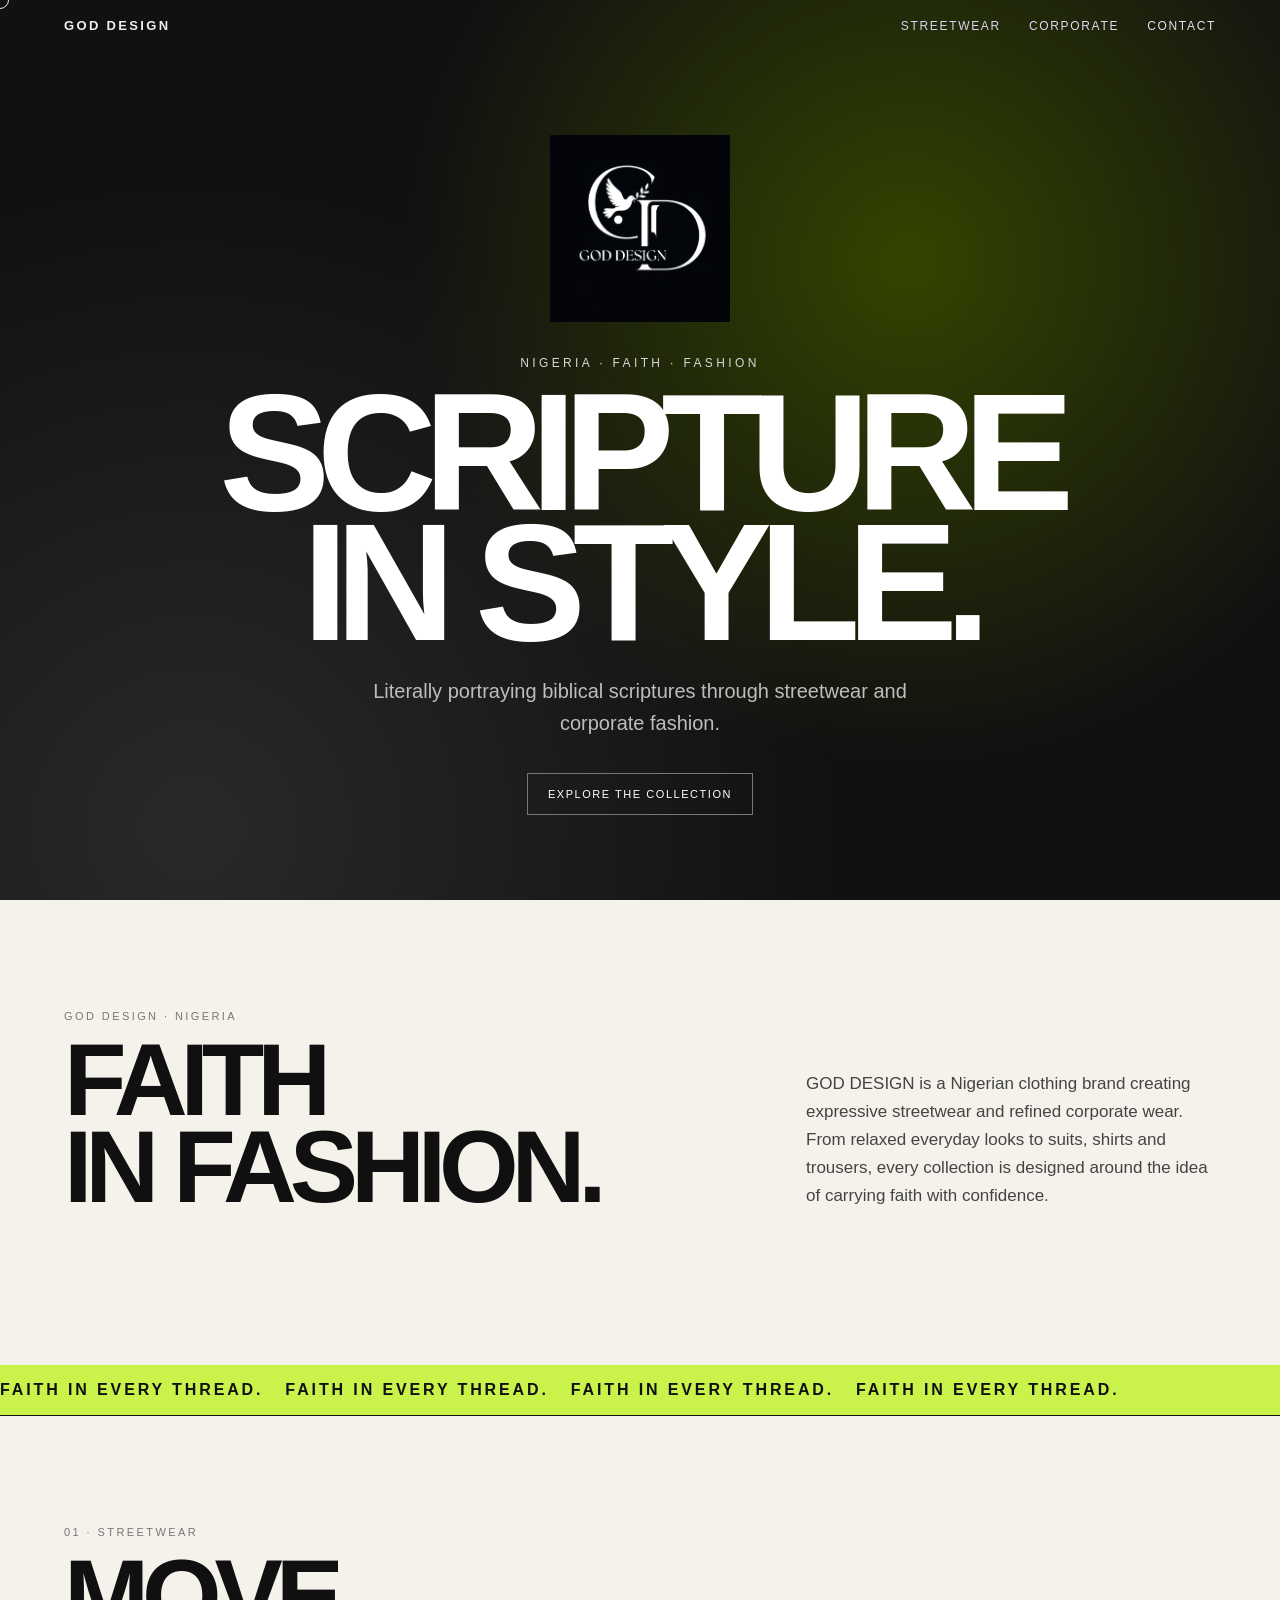
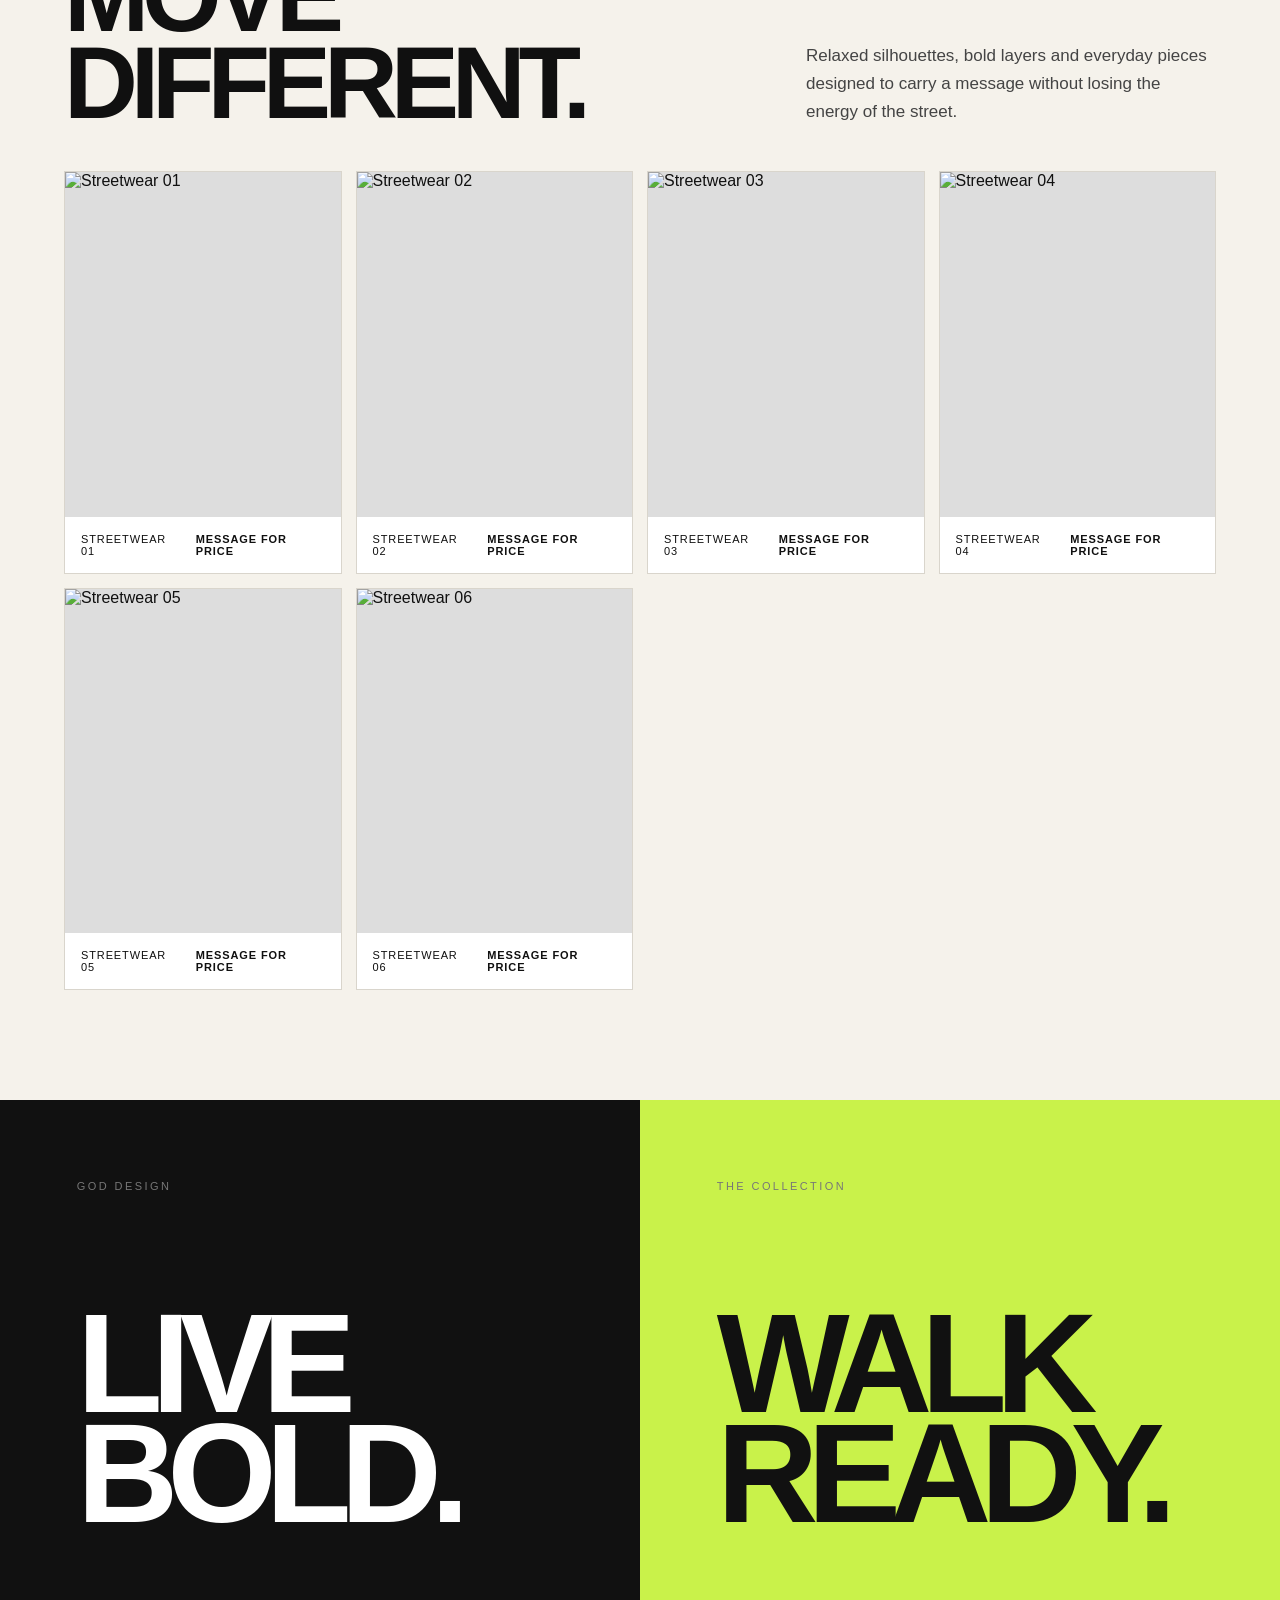
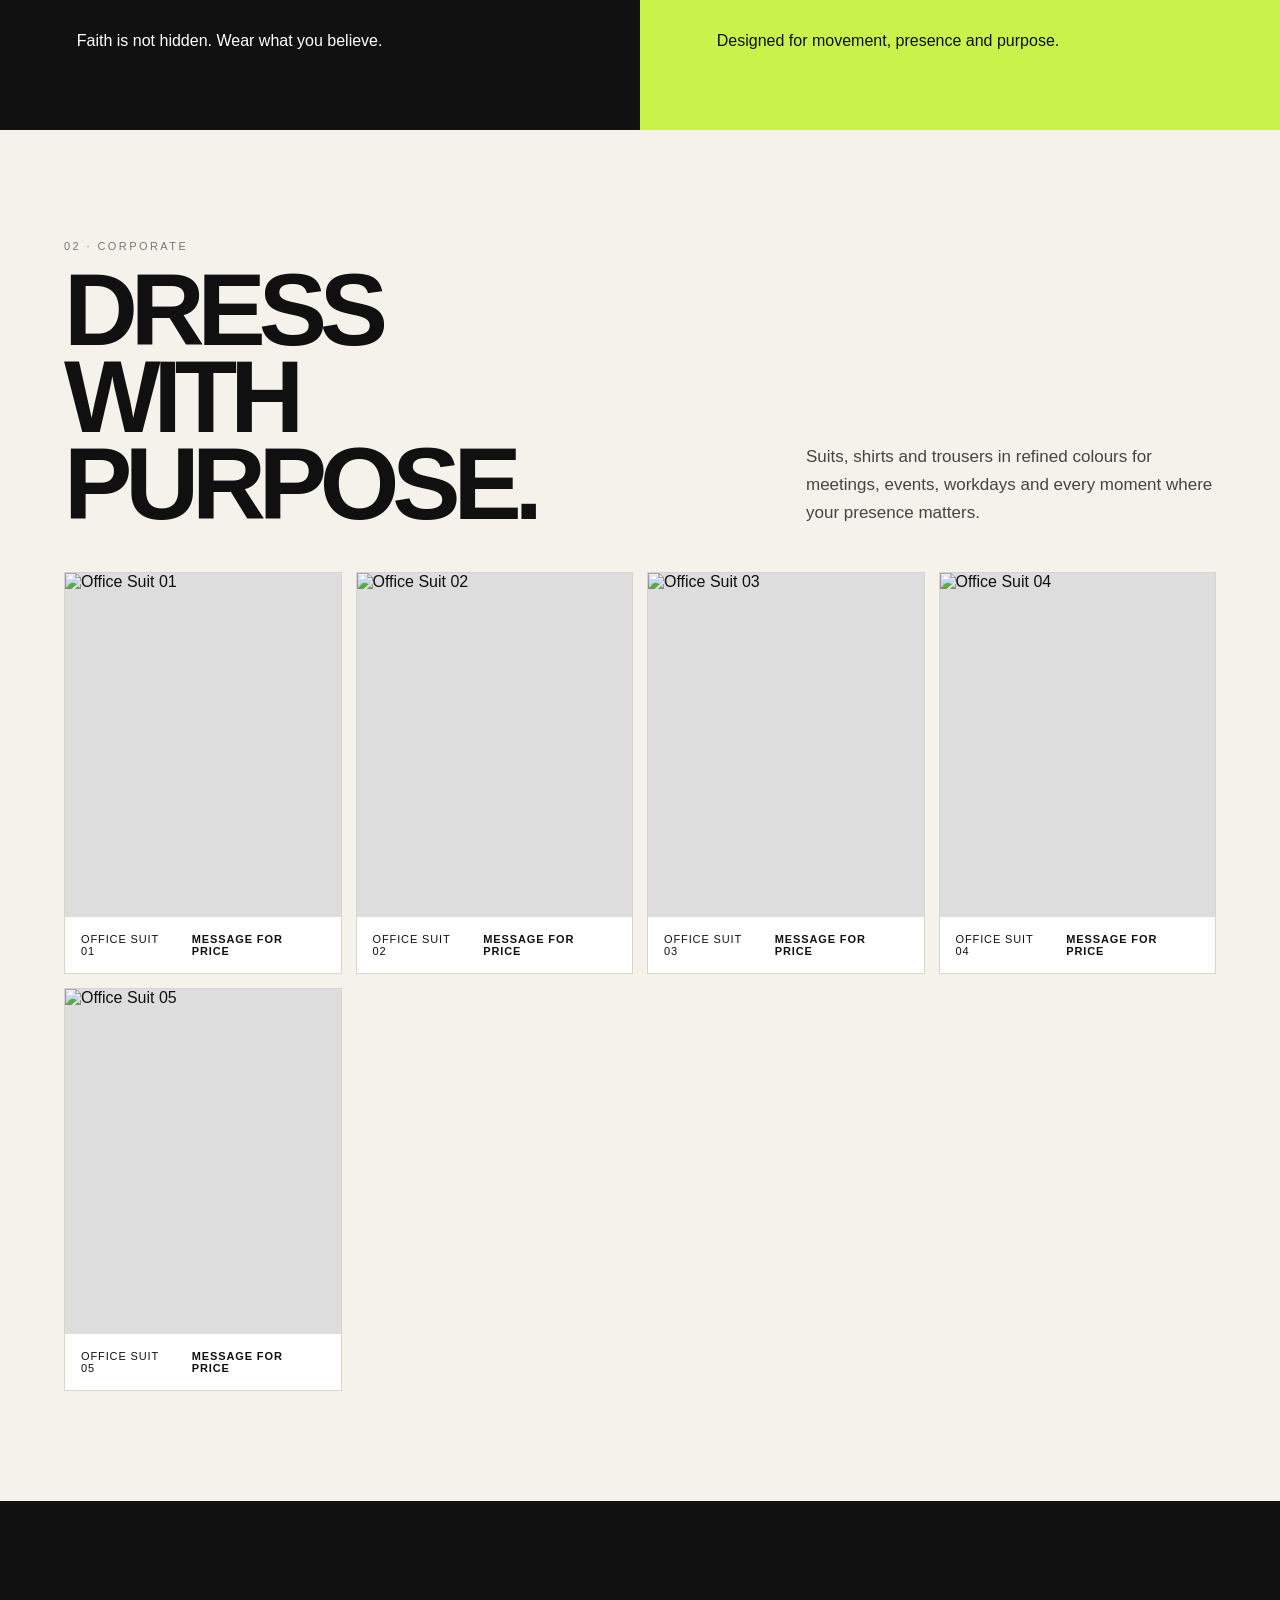
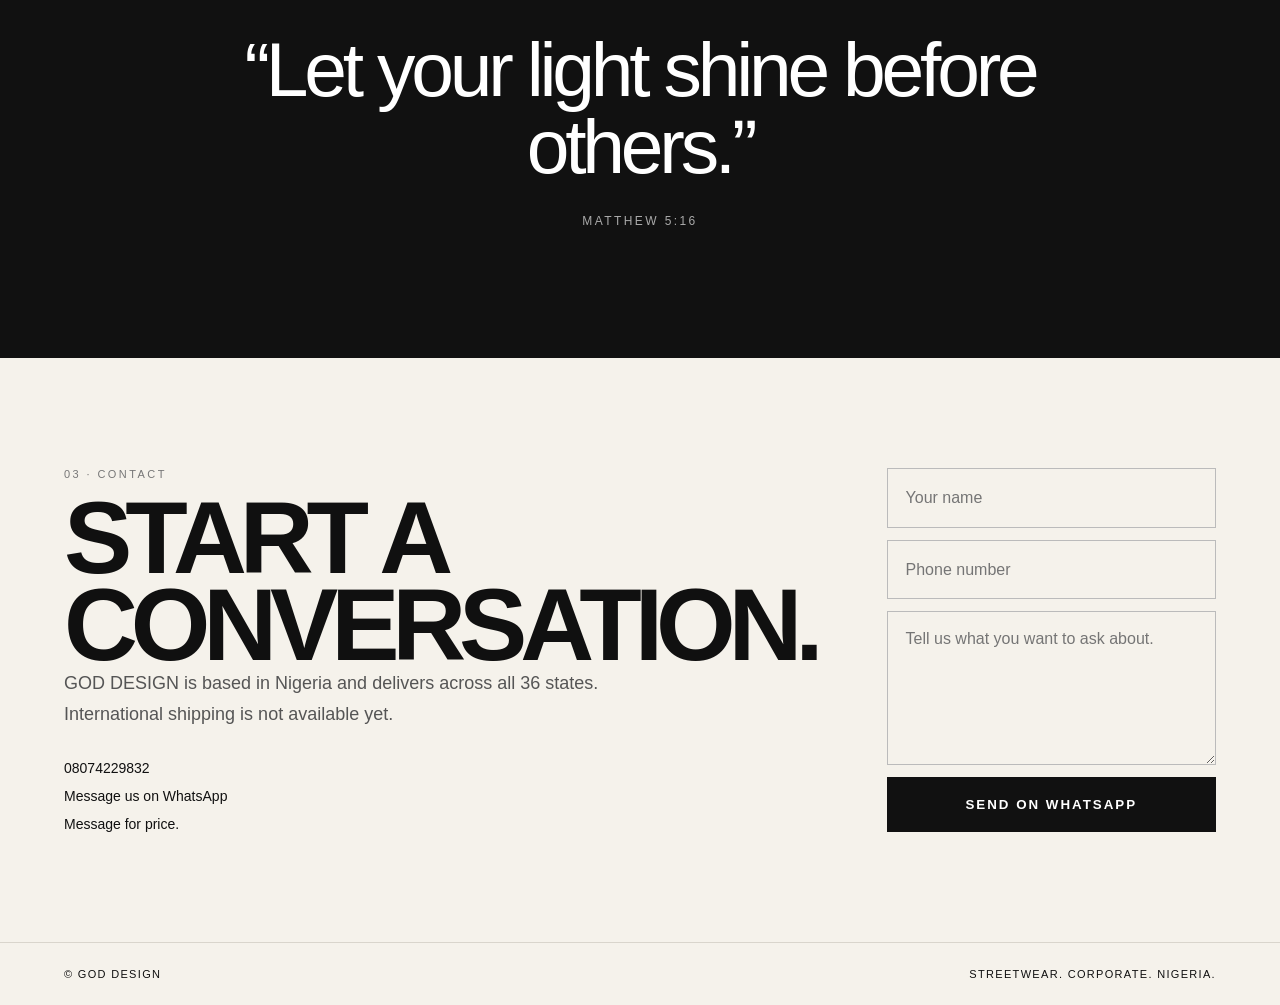
==== index.html @ 184bbf59 "Add files via upload" ====
<!doctype html>
<html lang="en">
<head>
<meta charset="utf-8">
<meta name="viewport" content="width=device-width,initial-scale=1">
<meta name="description" content="GOD DESIGN is a Nigerian fashion brand creating streetwear and corporate wear inspired by biblical scripture. Shop streetwear, suits, shirts and trousers. Message for price.">
<title>GOD DESIGN | Biblical Expression Through Fashion</title>
<style>
:root{--ink:#101010;--paper:#f5f2eb;--lime:#c9f24a;--muted:#777;--line:#d9d5cc}
*{box-sizing:border-box;margin:0;padding:0}
html{scroll-behavior:smooth}
body{font-family:Arial,Helvetica,sans-serif;background:var(--paper);color:var(--ink);overflow-x:hidden}
a{color:inherit;text-decoration:none}
nav{position:fixed;z-index:50;top:0;left:0;right:0;display:flex;align-items:center;justify-content:space-between;padding:18px 5vw;mix-blend-mode:difference;color:white}
.navlogo{font-weight:900;letter-spacing:.18em;font-size:13px}
.navlinks{display:flex;gap:28px;font-size:12px;text-transform:uppercase;letter-spacing:.14em}
.hero{min-height:100svh;display:grid;place-items:center;padding:120px 5vw 70px;position:relative;overflow:hidden;background:#111;color:white}
.hero:before{content:"";position:absolute;inset:-20%;background:radial-gradient(circle at 65% 35%,#334400 0,transparent 35%),radial-gradient(circle at 25% 80%,#292929 0,transparent 38%);animation:drift 12s ease-in-out infinite alternate}
@keyframes drift{to{transform:scale(1.08) translate3d(2%, -2%,0)}}
.hero-inner{position:relative;z-index:1;width:min(1200px,100%);text-align:center}
.logo{width:min(180px,42vw);height:auto;filter:invert(1);margin-bottom:30px;mix-blend-mode:screen}
.kicker{font-size:12px;text-transform:uppercase;letter-spacing:.28em;color:#d7d7d7;margin-bottom:18px}
h1{font-size:clamp(58px,13vw,190px);line-height:.78;letter-spacing:-.08em;text-transform:uppercase}
.hero p{max-width:620px;margin:28px auto 0;color:#bdbdbd;font-size:clamp(15px,2vw,20px);line-height:1.6}
.cta{display:inline-flex;margin-top:34px;border:1px solid #777;padding:14px 20px;text-transform:uppercase;letter-spacing:.14em;font-size:11px;transition:.35s}
.cta:hover{background:var(--lime);color:#111;border-color:var(--lime);transform:translateY(-3px)}
.marquee{overflow:hidden;background:var(--lime);color:#111;border-bottom:1px solid #111;white-space:nowrap}
.marquee-track{display:inline-block;padding:16px 0;font-weight:900;text-transform:uppercase;letter-spacing:.18em;animation:marquee 18s linear infinite}
@keyframes marquee{to{transform:translateX(-50%)}}
.section{padding:110px 5vw}
.section-head{display:flex;justify-content:space-between;gap:30px;align-items:end;margin-bottom:45px}
.eyebrow{font-size:11px;text-transform:uppercase;letter-spacing:.22em;color:var(--muted);margin-bottom:14px}
h2{font-size:clamp(44px,8vw,105px);letter-spacing:-.07em;line-height:.85;text-transform:uppercase}
.intro{max-width:410px;font-size:17px;line-height:1.65;color:#444}
.grid{display:grid;grid-template-columns:repeat(4,1fr);gap:14px}
.card{background:white;border:1px solid var(--line);overflow:hidden}
.photo{aspect-ratio:4/5;overflow:hidden;background:#ddd}
.photo img{width:100%;height:100%;object-fit:cover;display:block;transition:transform .8s cubic-bezier(.2,.8,.2,1),filter .5s}
.card:hover img{transform:scale(1.07);filter:saturate(1.08)}
.card-meta{display:flex;justify-content:space-between;gap:15px;padding:16px;font-size:11px;text-transform:uppercase;letter-spacing:.08em}
.card-meta strong{font-weight:700}
.split{display:grid;grid-template-columns:1fr 1fr;min-height:70vh}
.split > div{padding:80px 6vw;display:flex;flex-direction:column;justify-content:space-between}
.dark{background:#111;color:#fff}
.lime{background:var(--lime);color:#111}
.bigword{font-size:clamp(70px,11vw,170px);line-height:.78;letter-spacing:-.08em;font-weight:900;text-transform:uppercase}
.scripture{padding:130px 5vw;background:#111;color:white;text-align:center}
.scripture blockquote{font-size:clamp(34px,6vw,82px);line-height:1;letter-spacing:-.055em;max-width:1000px;margin:auto}
.scripture cite{display:block;margin-top:30px;font-style:normal;color:#aaa;font-size:12px;text-transform:uppercase;letter-spacing:.2em}
.contact{display:grid;grid-template-columns:1fr 1fr;gap:70px}
.contact-copy p{font-size:18px;line-height:1.7;color:#555;max-width:560px}
.contact-list{margin-top:30px;display:grid;gap:12px;font-size:14px}
form{display:grid;gap:12px}
input,textarea{width:100%;padding:18px;border:1px solid #bbb;background:transparent;font:inherit;outline:none}
textarea{min-height:150px;resize:vertical}
button{border:0;background:#111;color:#fff;padding:18px;text-transform:uppercase;letter-spacing:.15em;font-weight:800;cursor:pointer;transition:.3s}
button:hover{background:var(--lime);color:#111}
footer{padding:25px 5vw;border-top:1px solid var(--line);display:flex;justify-content:space-between;font-size:11px;text-transform:uppercase;letter-spacing:.12em}
.reveal{opacity:0;transform:translateY(35px);transition:opacity .8s ease,transform .8s ease}
.reveal.visible{opacity:1;transform:none}
.cursor{position:fixed;width:18px;height:18px;border:1px solid #fff;border-radius:50%;pointer-events:none;z-index:100;mix-blend-mode:difference;transform:translate(-50%,-50%);transition:width .2s,height .2s}
@media(max-width:1050px){.grid{grid-template-columns:repeat(3,1fr)}}
@media(max-width:800px){
 .navlinks{gap:12px;font-size:9px}
 .grid{grid-template-columns:1fr 1fr}
 .split,.contact{grid-template-columns:1fr}
 .split > div{min-height:48vh}
 .section{padding:80px 5vw}
 .section-head{display:block}
 .intro{margin-top:25px}
}
@media(max-width:520px){.grid{grid-template-columns:1fr}.navlinks a:nth-child(2){display:none}footer{display:block;line-height:2}}
</style>

<!-- GOD DESIGN SEO -->
<link rel="canonical" href="https://odeleyeemmanuel.github.io/god-design/">
<meta name="robots" content="index, follow, max-image-preview:large, max-snippet:-1, max-video-preview:-1">
<meta name="googlebot" content="index, follow, max-image-preview:large, max-snippet:-1, max-video-preview:-1">
<meta name="theme-color" content="#111111">
<meta name="author" content="GOD DESIGN">
<meta name="keywords" content="GOD DESIGN, Nigerian fashion brand, Nigerian streetwear, Nigerian corporate wear, streetwear Nigeria, suits Nigeria, shirts Nigeria, baggy jeans Nigeria, faith fashion, Christian fashion, biblical fashion, clothing brand Nigeria, fashion Ibadan, fashion Nigeria">
<meta property="og:type" content="website">
<meta property="og:site_name" content="GOD DESIGN">
<meta property="og:title" content="GOD DESIGN | Biblical Expression Through Fashion">
<meta property="og:description" content="GOD DESIGN creates streetwear and corporate fashion in Nigeria, portraying biblical scriptures through clothing.">
<meta property="og:url" content="https://odeleyeemmanuel.github.io/god-design/">
<meta property="og:image" content="https://odeleyeemmanuel.github.io/god-design/logo.jpg">
<meta property="og:image:alt" content="GOD DESIGN logo">
<meta name="twitter:card" content="summary_large_image">
<meta name="twitter:title" content="GOD DESIGN | Biblical Expression Through Fashion">
<meta name="twitter:description" content="Streetwear and corporate fashion from Nigeria, inspired by biblical scripture.">
<meta name="twitter:image" content="https://odeleyeemmanuel.github.io/god-design/logo.jpg">
<meta name="twitter:image:alt" content="GOD DESIGN logo">
<meta name="application-name" content="GOD DESIGN">
<meta name="apple-mobile-web-app-title" content="GOD DESIGN">
<link rel="sitemap" type="application/xml" title="Sitemap" href="https://odeleyeemmanuel.github.io/god-design/sitemap.xml">

<script type="application/ld+json">
{
  "@context": "https://schema.org",
  "@graph": [
    {
      "@type": "Organization",
      "@id": "https://odeleyeemmanuel.github.io/god-design/#organization",
      "name": "GOD DESIGN",
      "url": "https://odeleyeemmanuel.github.io/god-design/",
      "logo": "https://odeleyeemmanuel.github.io/god-design/logo.jpg",
      "description": "A Nigerian fashion brand portraying biblical scriptures through streetwear and corporate fashion.",
      "telephone": "+2348074229832",
      "sameAs": ["https://odeleyeemmanuel.github.io/"]
    },
    {
      "@type": "WebSite",
      "@id": "https://odeleyeemmanuel.github.io/god-design/#website",
      "url": "https://odeleyeemmanuel.github.io/god-design/",
      "name": "GOD DESIGN",
      "description": "Biblical expression through fashion. Streetwear and corporate wear from Nigeria.",
      "publisher": {"@id": "https://odeleyeemmanuel.github.io/god-design/#organization"}
    },
    {
      "@type": "ClothingStore",
      "@id": "https://odeleyeemmanuel.github.io/god-design/#store",
      "name": "GOD DESIGN",
      "url": "https://odeleyeemmanuel.github.io/god-design/",
      "description": "Streetwear and corporate clothing from Nigeria inspired by biblical scripture.",
      "telephone": "+2348074229832",
      "image": "https://odeleyeemmanuel.github.io/god-design/logo.jpg",
      "priceRange": "Message for price",
      "areaServed": {
        "@type": "Country",
        "name": "Nigeria"
      }
    }
  ]
}
</script>

<link rel="icon" href="favicon.svg" type="image/svg+xml">
</head>
<body>
<div class="cursor" id="cursor"></div>
<nav>
  <a class="navlogo" href="#top">GOD DESIGN</a>
  <div class="navlinks">
    <a href="#streetwear">Streetwear</a>
    <a href="#corporate">Corporate</a>
    <a href="#contact">Contact</a>
  </div>
</nav>

<header class="hero" id="top">
  <div class="hero-inner">
    <img class="logo" src="logo.jpg" alt="GOD DESIGN Nigerian fashion brand logo">
    <div class="kicker">Nigeria · Faith · Fashion</div>
    <h1>Scripture<br>in Style.</h1>
    <p>Literally portraying biblical scriptures through streetwear and corporate fashion.</p>
    <a class="cta" href="#streetwear">Explore the collection</a>
  </div>
</header>


<section class="section reveal" aria-label="About GOD DESIGN">
  <div class="section-head">
    <div><div class="eyebrow">GOD DESIGN · Nigeria</div><h2>Faith<br>in fashion.</h2></div>
    <p class="intro">GOD DESIGN is a Nigerian clothing brand creating expressive streetwear and refined corporate wear. From relaxed everyday looks to suits, shirts and trousers, every collection is designed around the idea of carrying faith with confidence.</p>
  </div>
</section>

<div class="marquee"><div class="marquee-track">Faith in every thread. &nbsp; Faith in every thread. &nbsp; Faith in every thread. &nbsp; Faith in every thread. &nbsp;</div></div>

<section class="section" id="streetwear">
  <div class="section-head">
    <div><div class="eyebrow">01 · Streetwear</div><h2>Move<br>Different.</h2></div>
    <p class="intro">Relaxed silhouettes, bold layers and everyday pieces designed to carry a message without losing the energy of the street.</p>
  </div>
  <div class="grid">
    
      <article class="card reveal">
        <div class="photo"><img src="https://images.unsplash.com/photo-1761167474127-1c6e596ecea6?auto=format&fit=crop&fm=jpg&q=82&w=1600" alt="Streetwear 01" loading="lazy" data-fallback="street_burgundy.jpg"></div>
        <div class="card-meta"><span>Streetwear 01</span><strong>Message for price</strong></div>
      </article>
      <article class="card reveal">
        <div class="photo"><img src="https://images.unsplash.com/photo-1576775068668-c147f14c36f7?auto=format&fit=crop&fm=jpg&q=82&w=1600" alt="Streetwear 02" loading="lazy" data-fallback="street_green.jpg"></div>
        <div class="card-meta"><span>Streetwear 02</span><strong>Message for price</strong></div>
      </article>
      <article class="card reveal">
        <div class="photo"><img src="https://images.unsplash.com/photo-1620442782469-4c33f8a39f44?auto=format&fit=crop&fm=jpg&q=82&w=1600" alt="Streetwear 03" loading="lazy" data-fallback="street_camo.jpg"></div>
        <div class="card-meta"><span>Streetwear 03</span><strong>Message for price</strong></div>
      </article>
      <article class="card reveal">
        <div class="photo"><img src="https://images.unsplash.com/photo-1761167474127-1c6e596ecea6?auto=format&fit=crop&fm=jpg&q=82&w=1600" alt="Streetwear 04" loading="lazy" data-fallback="street_brown.jpg"></div>
        <div class="card-meta"><span>Streetwear 04</span><strong>Message for price</strong></div>
      </article>
      <article class="card reveal">
        <div class="photo"><img src="https://images.unsplash.com/photo-1576775068668-c147f14c36f7?auto=format&fit=crop&fm=jpg&q=82&w=1600" alt="Streetwear 05" loading="lazy" data-fallback="street_black.jpg"></div>
        <div class="card-meta"><span>Streetwear 05</span><strong>Message for price</strong></div>
      </article>
      <article class="card reveal">
        <div class="photo"><img src="https://images.unsplash.com/photo-1620442782469-4c33f8a39f44?auto=format&fit=crop&fm=jpg&q=82&w=1600" alt="Streetwear 06" loading="lazy" data-fallback="street_white.jpg"></div>
        <div class="card-meta"><span>Streetwear 06</span><strong>Message for price</strong></div>
      </article>
  </div>
</section>

<section class="split">
  <div class="dark"><span class="eyebrow">GOD DESIGN</span><div class="bigword">Live<br>Bold.</div><p>Faith is not hidden. Wear what you believe.</p></div>
  <div class="lime"><span class="eyebrow">The collection</span><div class="bigword">Walk<br>Ready.</div><p>Designed for movement, presence and purpose.</p></div>
</section>

<section class="section" id="corporate">
  <div class="section-head">
    <div><div class="eyebrow">02 · Corporate</div><h2>Dress<br>with purpose.</h2></div>
    <p class="intro">Suits, shirts and trousers in refined colours for meetings, events, workdays and every moment where your presence matters.</p>
  </div>
  <div class="grid">
    
      <article class="card reveal">
        <div class="photo"><img src="https://images.unsplash.com/photo-1519085360753-af0119f7cbe7?auto=format&fit=crop&fm=jpg&q=88&w=1800" alt="Office Suit 01" loading="lazy" data-fallback="suit_green.jpg"></div>
        <div class="card-meta"><span>Office Suit 01</span><strong>Message for price</strong></div>
      </article>
      <article class="card reveal">
        <div class="photo"><img src="https://images.unsplash.com/photo-1677866140716-83167113abdb?auto=format&fit=crop&fm=jpg&q=82&w=1600" alt="Office Suit 02" loading="lazy" data-fallback="suit_navy.jpg"></div>
        <div class="card-meta"><span>Office Suit 02</span><strong>Message for price</strong></div>
      </article>
      <article class="card reveal">
        <div class="photo"><img src="https://images.unsplash.com/photo-1785099734804-776e07cb5cf3?auto=format&fit=crop&fm=jpg&q=82&w=1600" alt="Office Suit 03" loading="lazy" data-fallback="suit_brown.jpg"></div>
        <div class="card-meta"><span>Office Suit 03</span><strong>Message for price</strong></div>
      </article>
      <article class="card reveal">
        <div class="photo"><img src="https://images.unsplash.com/photo-1782789083007-27d93cb68a95?auto=format&fit=crop&fm=jpg&q=82&w=1600" alt="Office Suit 04" loading="lazy" data-fallback="suit_black.jpg"></div>
        <div class="card-meta"><span>Office Suit 04</span><strong>Message for price</strong></div>
      </article>
      <article class="card reveal">
        <div class="photo"><img src="https://images.unsplash.com/photo-1774850236254-f0aa024ca20c?auto=format&fit=crop&fm=jpg&q=82&w=1600" alt="Office Suit 05" loading="lazy" data-fallback="shirt_blue.jpg"></div>
        <div class="card-meta"><span>Office Suit 05</span><strong>Message for price</strong></div>
      </article>
  </div>
</section>

<section class="scripture">
  <blockquote>“Let your light shine before others.”</blockquote>
  <cite>Matthew 5:16</cite>
</section>

<section class="section contact" id="contact">
  <div class="contact-copy">
    <div class="eyebrow">03 · Contact</div>
    <h2>Start a conversation.</h2>
    <p>GOD DESIGN is based in Nigeria and delivers across all 36 states. International shipping is not available yet.</p>
    <div class="contact-list">
      <a href="tel:08074229832">08074229832</a>
      <a href="https://wa.me/2348074229832" target="_blank" rel="noopener">Message us on WhatsApp</a>
      <span>Message for price.</span>
    </div>
  </div>
  <form id="contactForm">
    <input id="name" placeholder="Your name" required>
    <input id="phone" placeholder="Phone number" required>
    <textarea id="message" placeholder="Tell us what you want to ask about." required></textarea>
    <button type="submit">Send on WhatsApp</button>
  </form>
</section>

<footer>
  <span>© GOD DESIGN</span>
  <span>Streetwear. Corporate. Nigeria.</span>
</footer>

<script>
const cursor=document.getElementById('cursor');
window.addEventListener('pointermove',e=>{cursor.style.left=e.clientX+'px';cursor.style.top=e.clientY+'px'});
const io=new IntersectionObserver(entries=>entries.forEach(e=>{if(e.isIntersecting)e.target.classList.add('visible')}),{threshold:.12});
document.querySelectorAll('.reveal').forEach(el=>io.observe(el));

document.querySelectorAll('img[data-fallback]').forEach(img=>{
  img.addEventListener('error',()=>{img.src=img.dataset.fallback},{once:true});
});

document.getElementById('contactForm').addEventListener('submit',e=>{
  e.preventDefault();
  const name=document.getElementById('name').value.trim();
  const phone=document.getElementById('phone').value.trim();
  const message=document.getElementById('message').value.trim();
  const text=`Hello GOD DESIGN. My name is ${name}. My phone number is ${phone}. ${message}`;
  window.open('https://wa.me/2348074229832?text='+encodeURIComponent(text),'_blank');
});
</script>
</body>
</html>
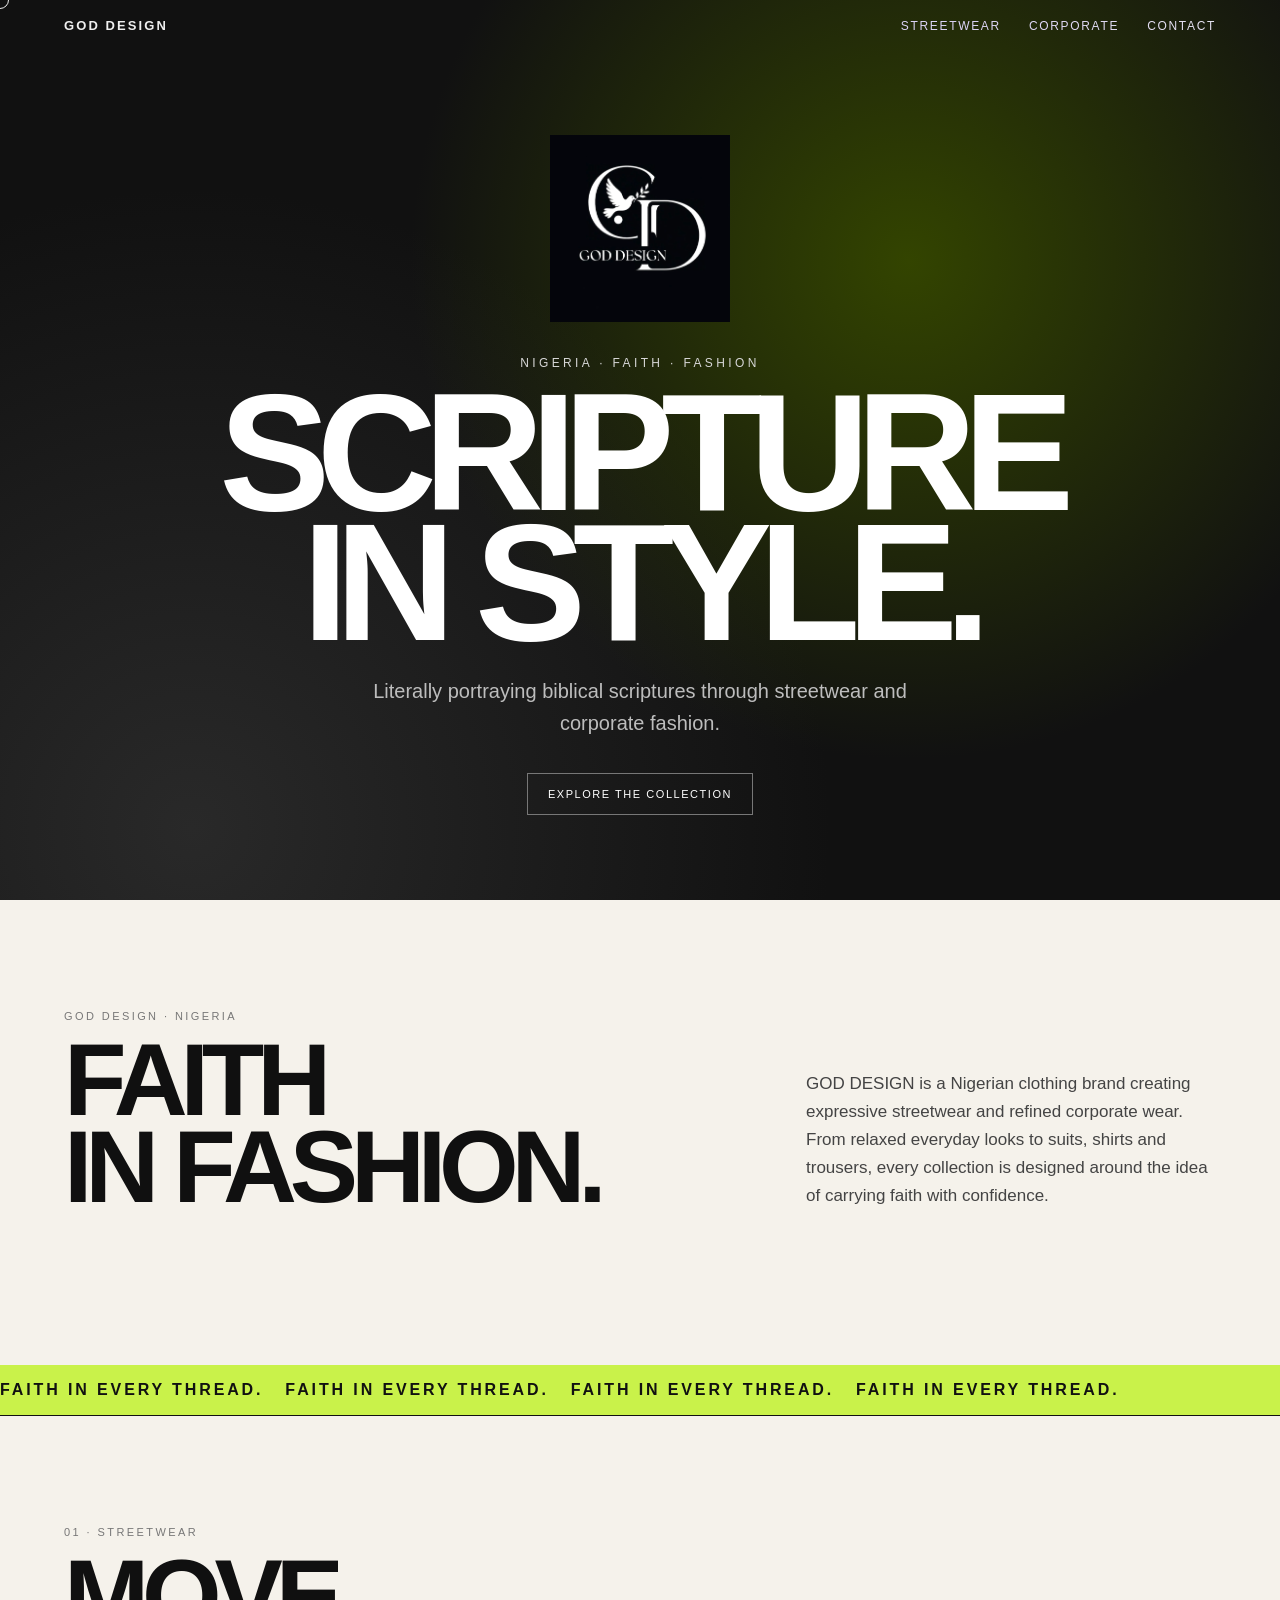
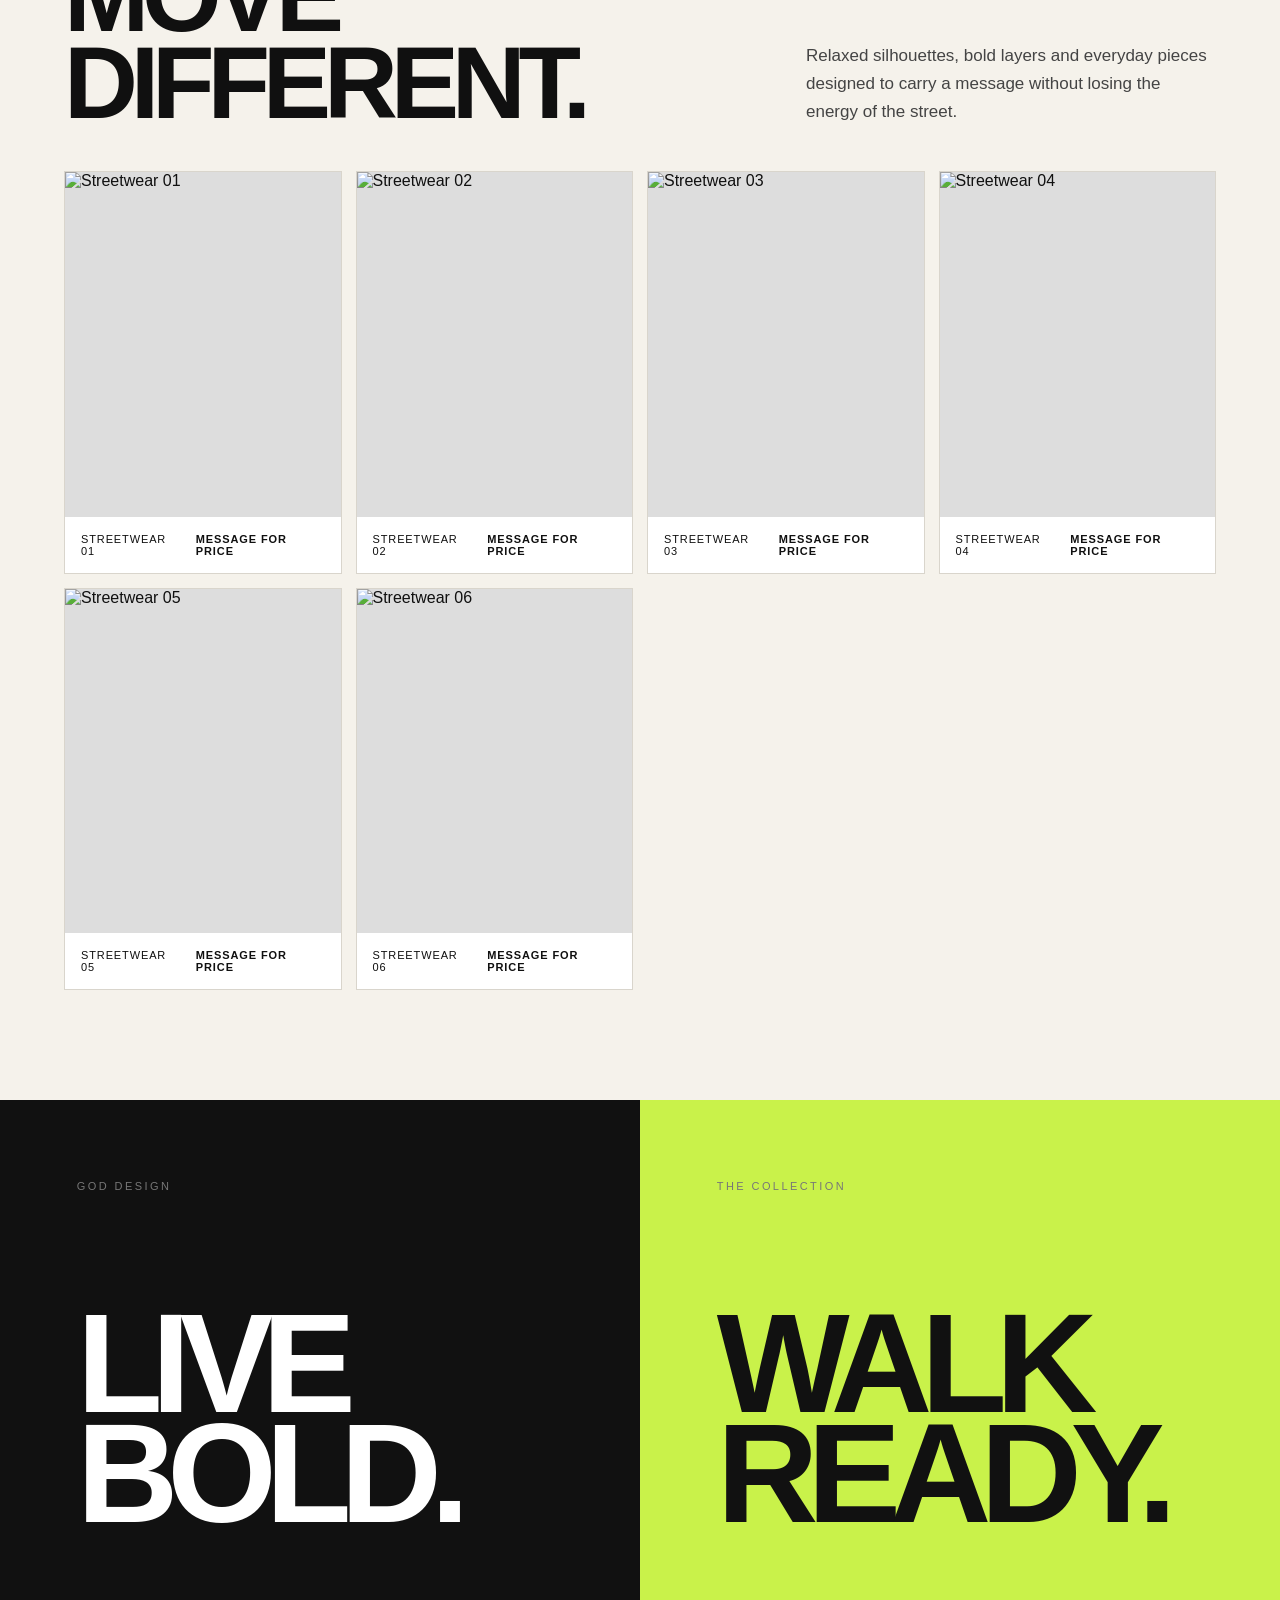
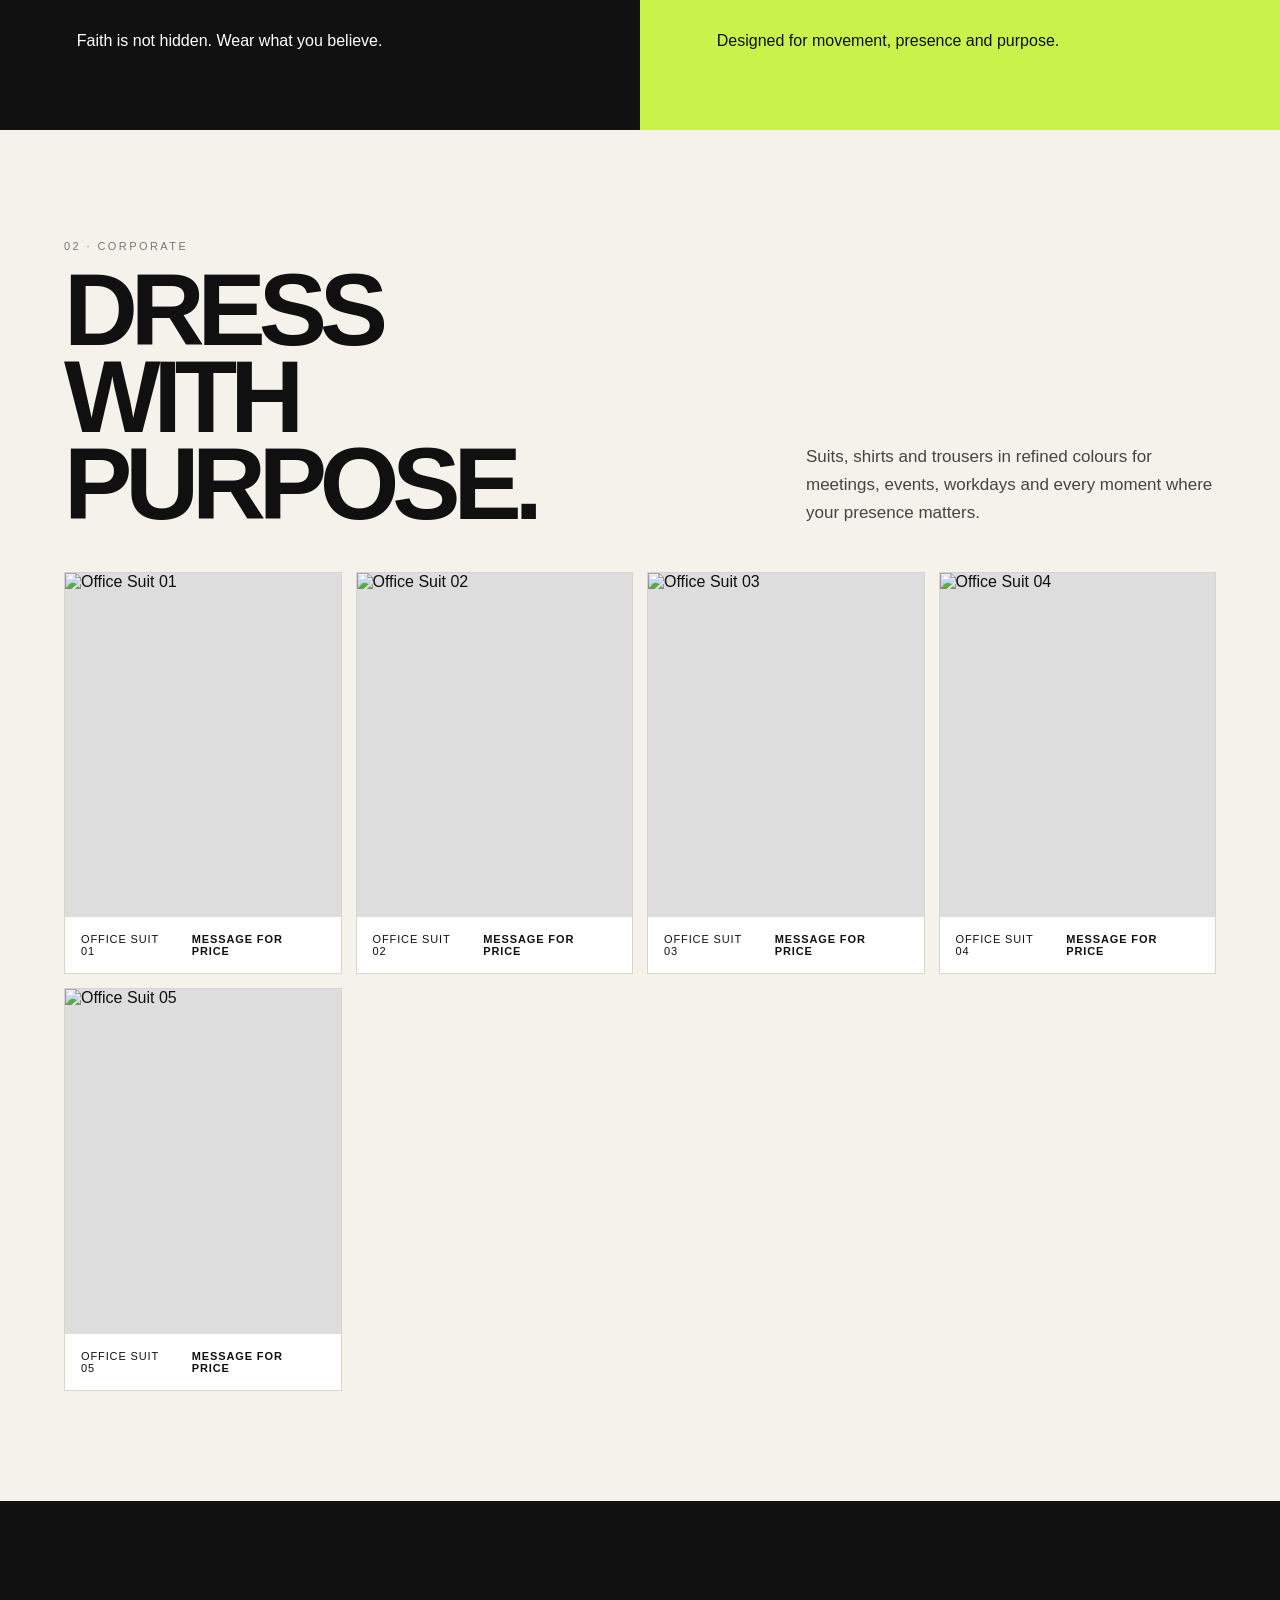
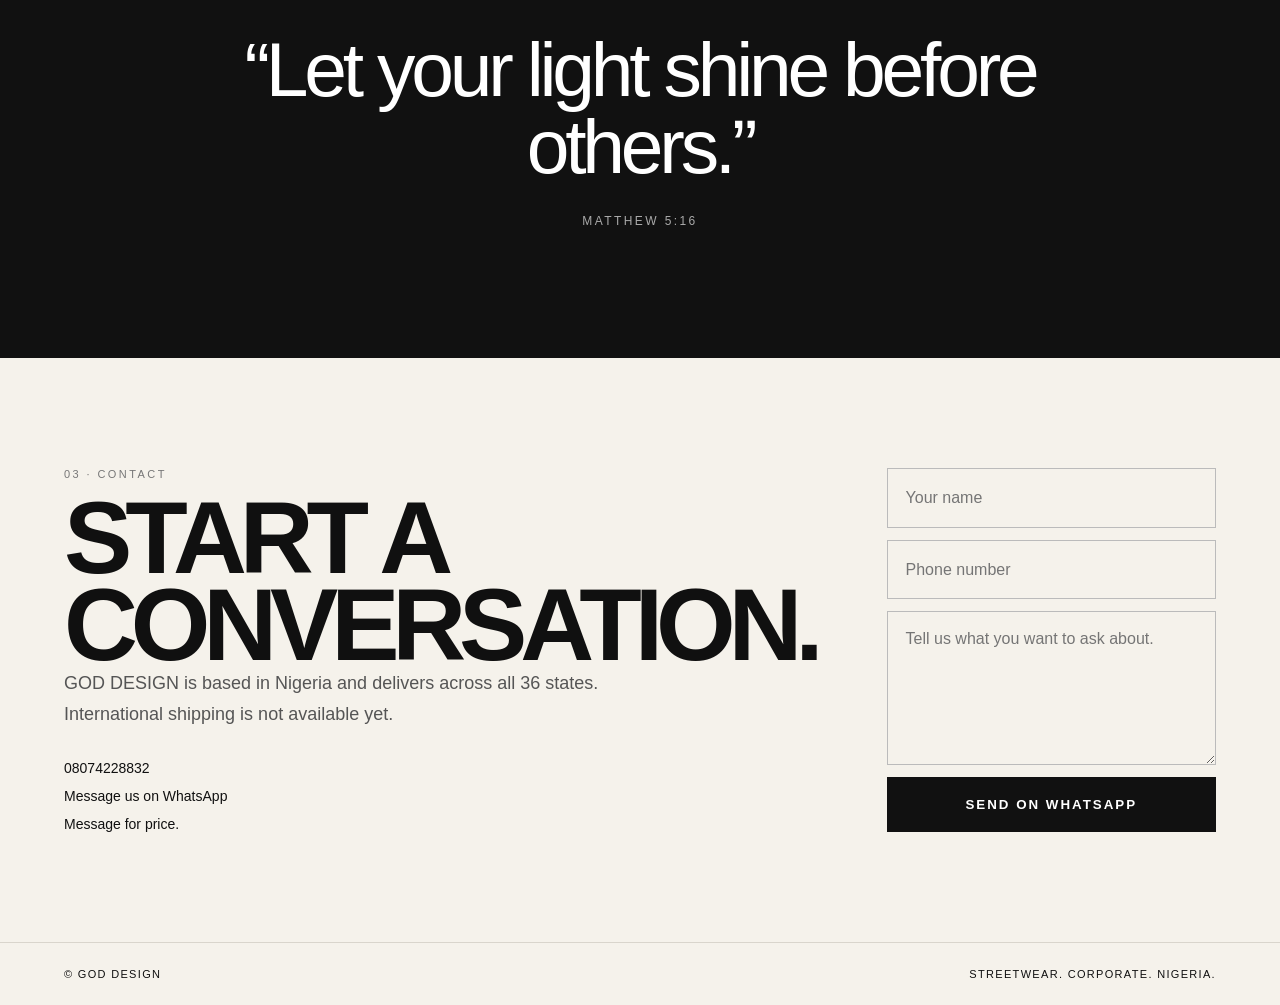
==== commit 5368ae81: "Update index.html" ====
--- a/index.html
+++ b/index.html
@@ -2,6 +2,7 @@
 <html lang="en">
 <head>
 <meta charset="utf-8">
+ <meta name="google-site-verification" content="WUNO2WIWFgb0p0FfbCK1lSvTIasImNnyzT43g4covNY" />
 <meta name="viewport" content="width=device-width,initial-scale=1">
 <meta name="description" content="GOD DESIGN is a Nigerian fashion brand creating streetwear and corporate wear inspired by biblical scripture. Shop streetwear, suits, shirts and trousers. Message for price.">
 <title>GOD DESIGN | Biblical Expression Through Fashion</title>
@@ -9,11 +10,13 @@
 :root{--ink:#101010;--paper:#f5f2eb;--lime:#c9f24a;--muted:#777;--line:#d9d5cc}
 *{box-sizing:border-box;margin:0;padding:0}
 html{scroll-behavior:smooth}
-body{font-family:Arial,Helvetica,sans-serif;background:var(--paper);color:var(--ink);overflow-x:hidden}
+body{font-family:Arial,Helvetica,sans-serif;background:var(--paper);color:var(--ink);overflow-x:hidden;width:100%;min-width:0}
 a{color:inherit;text-decoration:none}
 nav{position:fixed;z-index:50;top:0;left:0;right:0;display:flex;align-items:center;justify-content:space-between;padding:18px 5vw;mix-blend-mode:difference;color:white}
-.navlogo{font-weight:900;letter-spacing:.18em;font-size:13px}
-.navlinks{display:flex;gap:28px;font-size:12px;text-transform:uppercase;letter-spacing:.14em}
+.navlogo{font-weight:900;letter-spacing:.16em;font-size:13px;flex:0 0 auto;white-space:nowrap}
+.navlinks{display:flex;align-items:center;justify-content:flex-end;gap:28px;font-size:12px;text-transform:uppercase;letter-spacing:.14em;min-width:0;max-width:calc(100vw - 150px);overflow-x:auto;overflow-y:hidden;white-space:nowrap;scrollbar-width:none;flex:0 1 auto}
+.navlinks::-webkit-scrollbar{display:none}
+.navlinks a{flex:0 0 auto}
 .hero{min-height:100svh;display:grid;place-items:center;padding:120px 5vw 70px;position:relative;overflow:hidden;background:#111;color:white}
 .hero:before{content:"";position:absolute;inset:-20%;background:radial-gradient(circle at 65% 35%,#334400 0,transparent 35%),radial-gradient(circle at 25% 80%,#292929 0,transparent 38%);animation:drift 12s ease-in-out infinite alternate}
 @keyframes drift{to{transform:scale(1.08) translate3d(2%, -2%,0)}}
@@ -60,8 +63,11 @@
 .reveal.visible{opacity:1;transform:none}
 .cursor{position:fixed;width:18px;height:18px;border:1px solid #fff;border-radius:50%;pointer-events:none;z-index:100;mix-blend-mode:difference;transform:translate(-50%,-50%);transition:width .2s,height .2s}
 @media(max-width:1050px){.grid{grid-template-columns:repeat(3,1fr)}}
+@media(max-width:1050px){.grid{grid-template-columns:repeat(2,1fr)}}
 @media(max-width:800px){
- .navlinks{gap:12px;font-size:9px}
+ nav{padding:15px 4vw}
+ .navlogo{font-size:11px;letter-spacing:.13em}
+ .navlinks{gap:11px;font-size:8px;letter-spacing:.11em;max-width:calc(100vw - 105px);justify-content:flex-start}
  .grid{grid-template-columns:1fr 1fr}
  .split,.contact{grid-template-columns:1fr}
  .split > div{min-height:48vh}
@@ -69,11 +75,13 @@
  .section-head{display:block}
  .intro{margin-top:25px}
 }
-@media(max-width:520px){.grid{grid-template-columns:1fr}.navlinks a:nth-child(2){display:none}footer{display:block;line-height:2}}
+@media(max-width:520px){.grid{grid-template-columns:1fr}.navlogo{font-size:10px}.navlinks{font-size:7.5px;gap:10px;max-width:calc(100vw - 92px)}footer{display:block;line-height:2}}
 </style>
 
 <!-- GOD DESIGN SEO -->
 <link rel="canonical" href="https://odeleyeemmanuel.github.io/god-design/">
+<meta name="robots" content="index, follow">
+<meta name="google-site-verification" content="WUNO2WIWFgb0p0FfbCK1lSvTIasImNnyzT43g4covNY">
 <meta name="robots" content="index, follow, max-image-preview:large, max-snippet:-1, max-video-preview:-1">
 <meta name="googlebot" content="index, follow, max-image-preview:large, max-snippet:-1, max-video-preview:-1">
 <meta name="theme-color" content="#111111">
@@ -95,6 +103,7 @@
 <meta name="apple-mobile-web-app-title" content="GOD DESIGN">
 <link rel="sitemap" type="application/xml" title="Sitemap" href="https://odeleyeemmanuel.github.io/god-design/sitemap.xml">
 
+ 
 <script type="application/ld+json">
 {
   "@context": "https://schema.org",
@@ -106,7 +115,7 @@
       "url": "https://odeleyeemmanuel.github.io/god-design/",
       "logo": "https://odeleyeemmanuel.github.io/god-design/logo.jpg",
       "description": "A Nigerian fashion brand portraying biblical scriptures through streetwear and corporate fashion.",
-      "telephone": "+2348074229832",
+      "telephone": "+2348074228832",
       "sameAs": ["https://odeleyeemmanuel.github.io/"]
     },
     {
@@ -123,7 +132,7 @@
       "name": "GOD DESIGN",
       "url": "https://odeleyeemmanuel.github.io/god-design/",
       "description": "Streetwear and corporate clothing from Nigeria inspired by biblical scripture.",
-      "telephone": "+2348074229832",
+      "telephone": "+2348074228832",
       "image": "https://odeleyeemmanuel.github.io/god-design/logo.jpg",
       "priceRange": "Message for price",
       "areaServed": {
@@ -248,7 +257,7 @@
     <h2>Start a conversation.</h2>
     <p>GOD DESIGN is based in Nigeria and delivers across all 36 states. International shipping is not available yet.</p>
     <div class="contact-list">
-      <a href="tel:08074229832">08074229832</a>
+      <a href="tel:08074228832">08074228832</a>
       <a href="https://wa.me/2348074229832" target="_blank" rel="noopener">Message us on WhatsApp</a>
       <span>Message for price.</span>
     </div>
@@ -282,7 +291,7 @@
   const phone=document.getElementById('phone').value.trim();
   const message=document.getElementById('message').value.trim();
   const text=`Hello GOD DESIGN. My name is ${name}. My phone number is ${phone}. ${message}`;
-  window.open('https://wa.me/2348074229832?text='+encodeURIComponent(text),'_blank');
+  window.open('https://wa.me/2348074228832?text='+encodeURIComponent(text),'_blank');
 });
 </script>
 </body>
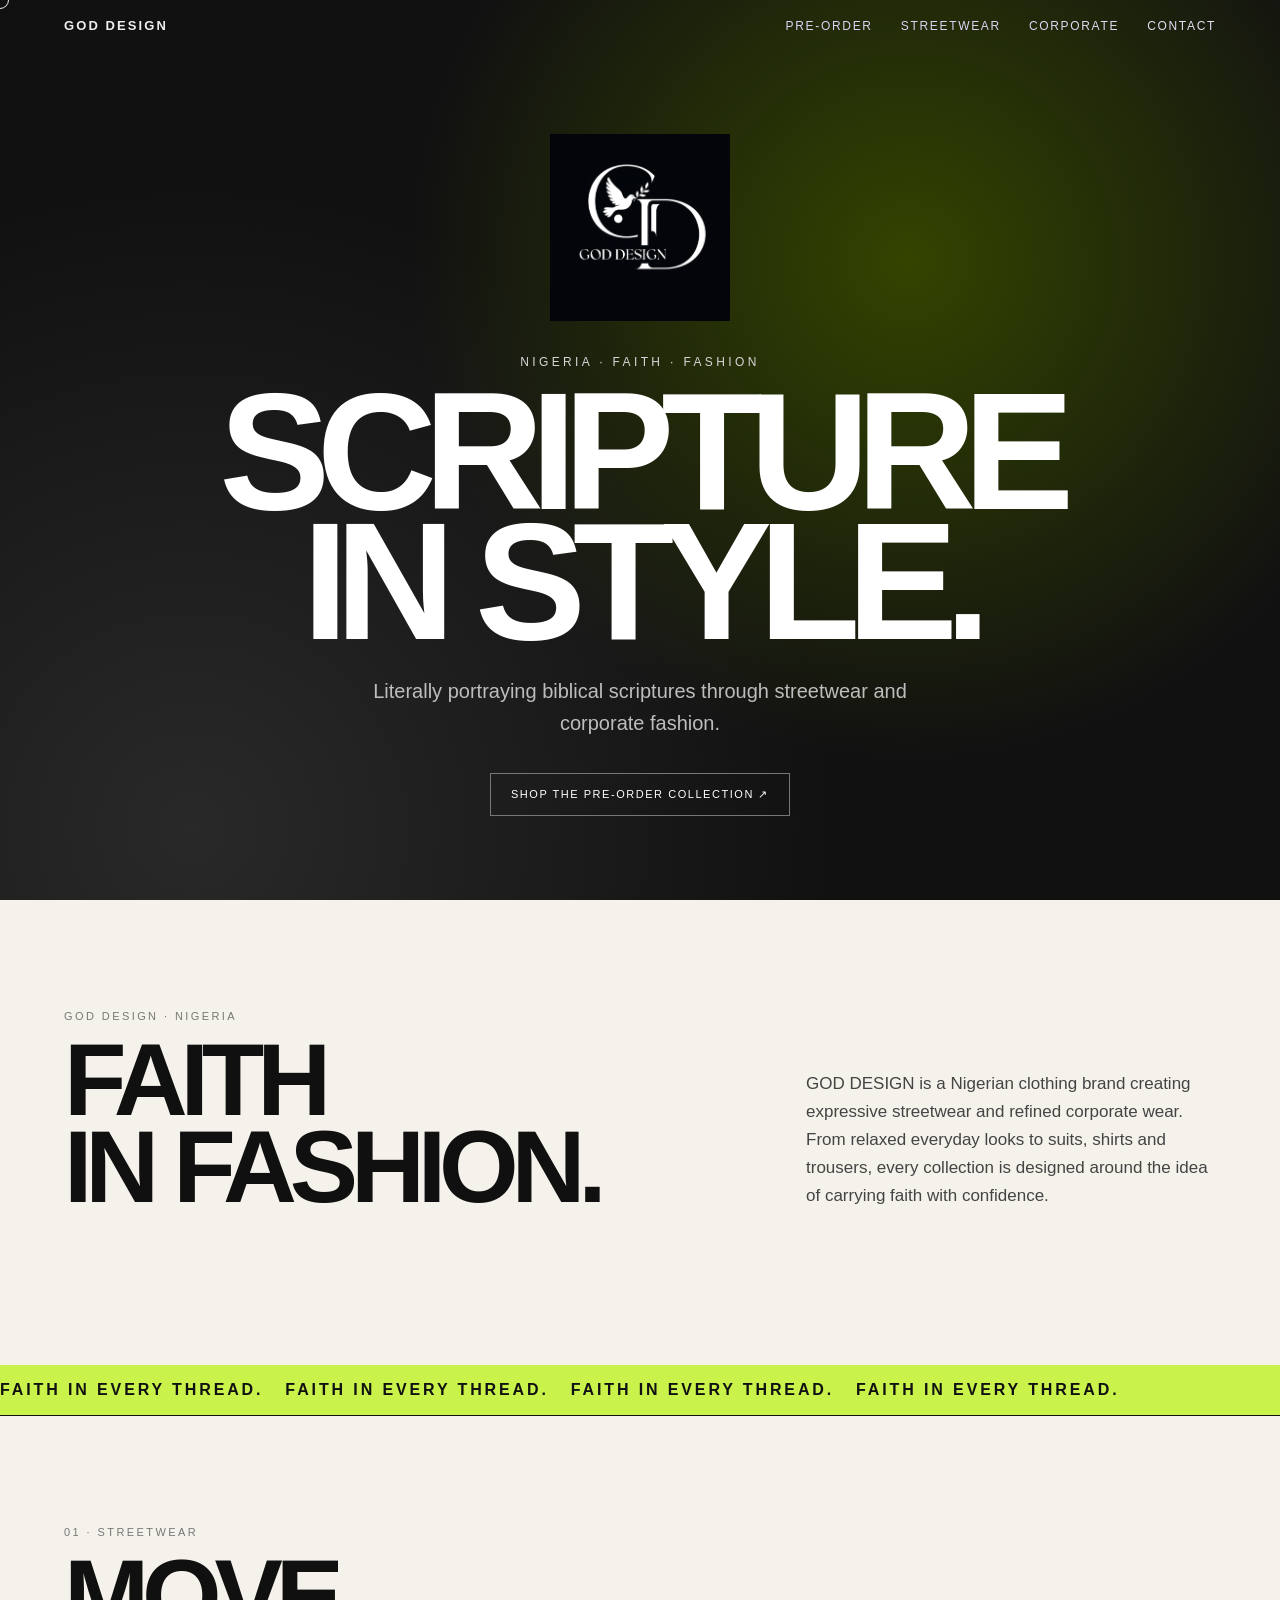
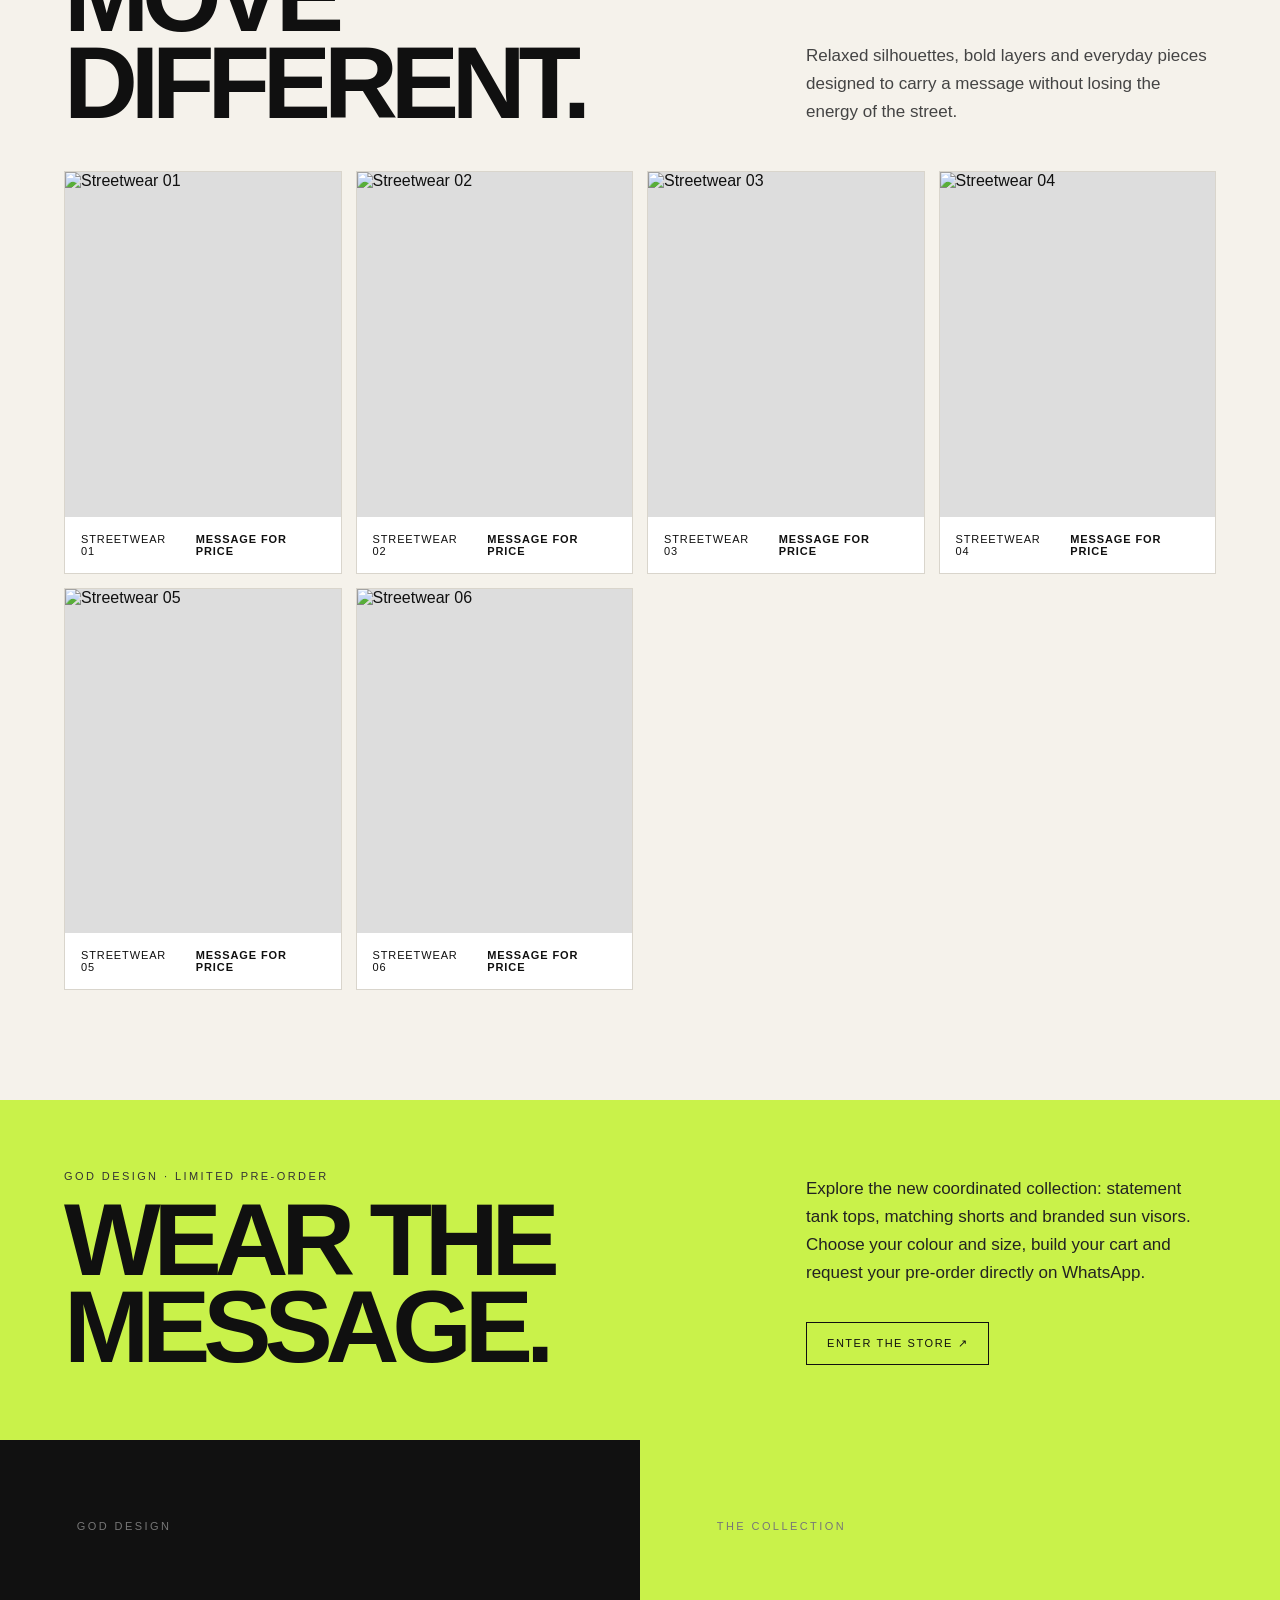
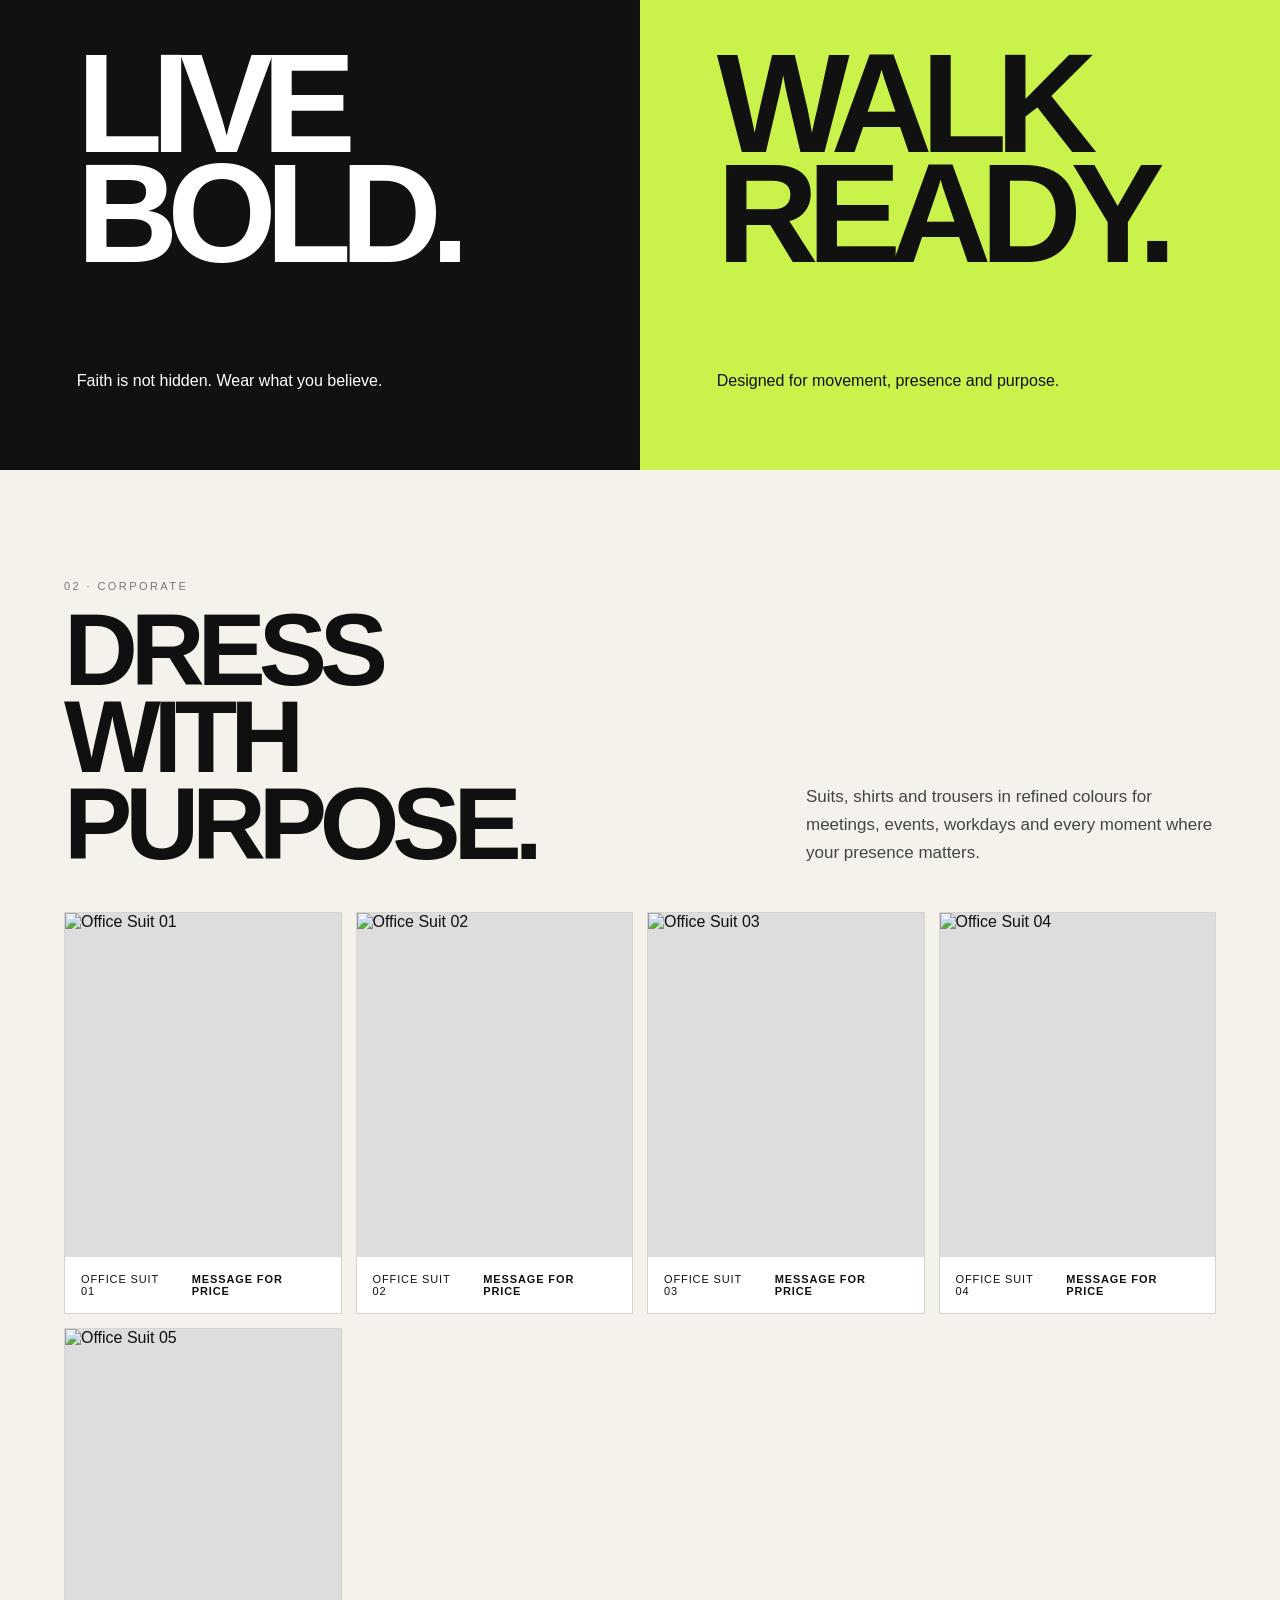
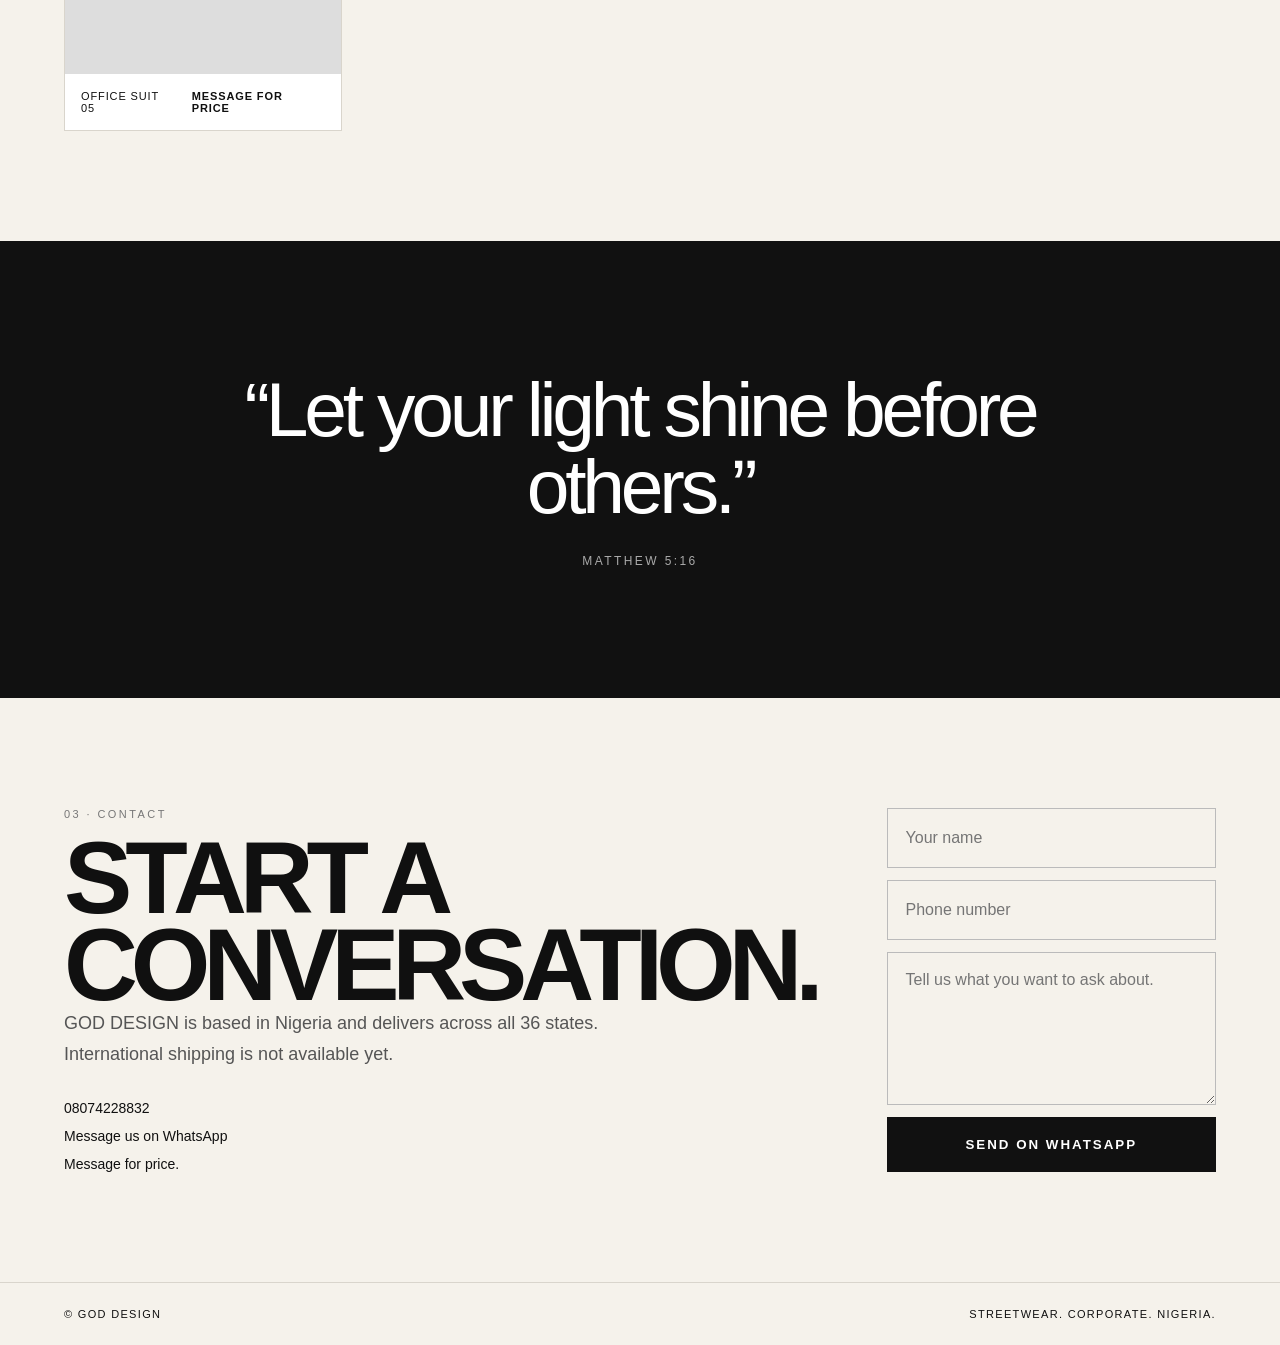
==== commit f0fed51c: "Add files via upload" ====
--- a/index.html
+++ b/index.html
@@ -5,7 +5,7 @@
  <meta name="google-site-verification" content="WUNO2WIWFgb0p0FfbCK1lSvTIasImNnyzT43g4covNY" />
 <meta name="viewport" content="width=device-width,initial-scale=1">
 <meta name="description" content="GOD DESIGN is a Nigerian fashion brand creating streetwear and corporate wear inspired by biblical scripture. Shop streetwear, suits, shirts and trousers. Message for price.">
-<title>GOD DESIGN | Biblical Expression Through Fashion</title>
+<title>GOD DESIGN</title>
 <style>
 :root{--ink:#101010;--paper:#f5f2eb;--lime:#c9f24a;--muted:#777;--line:#d9d5cc}
 *{box-sizing:border-box;margin:0;padding:0}
@@ -151,6 +151,7 @@
 <nav>
   <a class="navlogo" href="#top">GOD DESIGN</a>
   <div class="navlinks">
+    <a href="shop.html">Pre-order</a>
     <a href="#streetwear">Streetwear</a>
     <a href="#corporate">Corporate</a>
     <a href="#contact">Contact</a>
@@ -163,7 +164,7 @@
     <div class="kicker">Nigeria · Faith · Fashion</div>
     <h1>Scripture<br>in Style.</h1>
     <p>Literally portraying biblical scriptures through streetwear and corporate fashion.</p>
-    <a class="cta" href="#streetwear">Explore the collection</a>
+    <a class="cta" href="shop.html">Shop the pre-order collection ↗</a>
   </div>
 </header>
 
@@ -208,6 +209,14 @@
         <div class="photo"><img src="https://images.unsplash.com/photo-1620442782469-4c33f8a39f44?auto=format&fit=crop&fm=jpg&q=82&w=1600" alt="Streetwear 06" loading="lazy" data-fallback="street_white.jpg"></div>
         <div class="card-meta"><span>Streetwear 06</span><strong>Message for price</strong></div>
       </article>
+  </div>
+</section>
+
+
+<section class="section" id="preorder" style="background:#c9f24a;color:#101010;padding-top:70px;padding-bottom:70px">
+  <div class="section-head" style="margin-bottom:0;align-items:center">
+    <div><div class="eyebrow" style="color:#333">GOD DESIGN · LIMITED PRE-ORDER</div><h2>Wear the<br>message.</h2></div>
+    <div style="max-width:440px"><p class="intro" style="color:#222">Explore the new coordinated collection: statement tank tops, matching shorts and branded sun visors. Choose your colour and size, build your cart and request your pre-order directly on WhatsApp.</p><a class="cta" style="border-color:#101010;color:#101010" href="shop.html">Enter the store ↗</a></div>
   </div>
 </section>
 
@@ -258,7 +267,7 @@
     <p>GOD DESIGN is based in Nigeria and delivers across all 36 states. International shipping is not available yet.</p>
     <div class="contact-list">
       <a href="tel:08074228832">08074228832</a>
-      <a href="https://wa.me/2348074229832" target="_blank" rel="noopener">Message us on WhatsApp</a>
+      <a href="https://wa.me/2348074228832" target="_blank" rel="noopener">Message us on WhatsApp</a>
       <span>Message for price.</span>
     </div>
   </div>
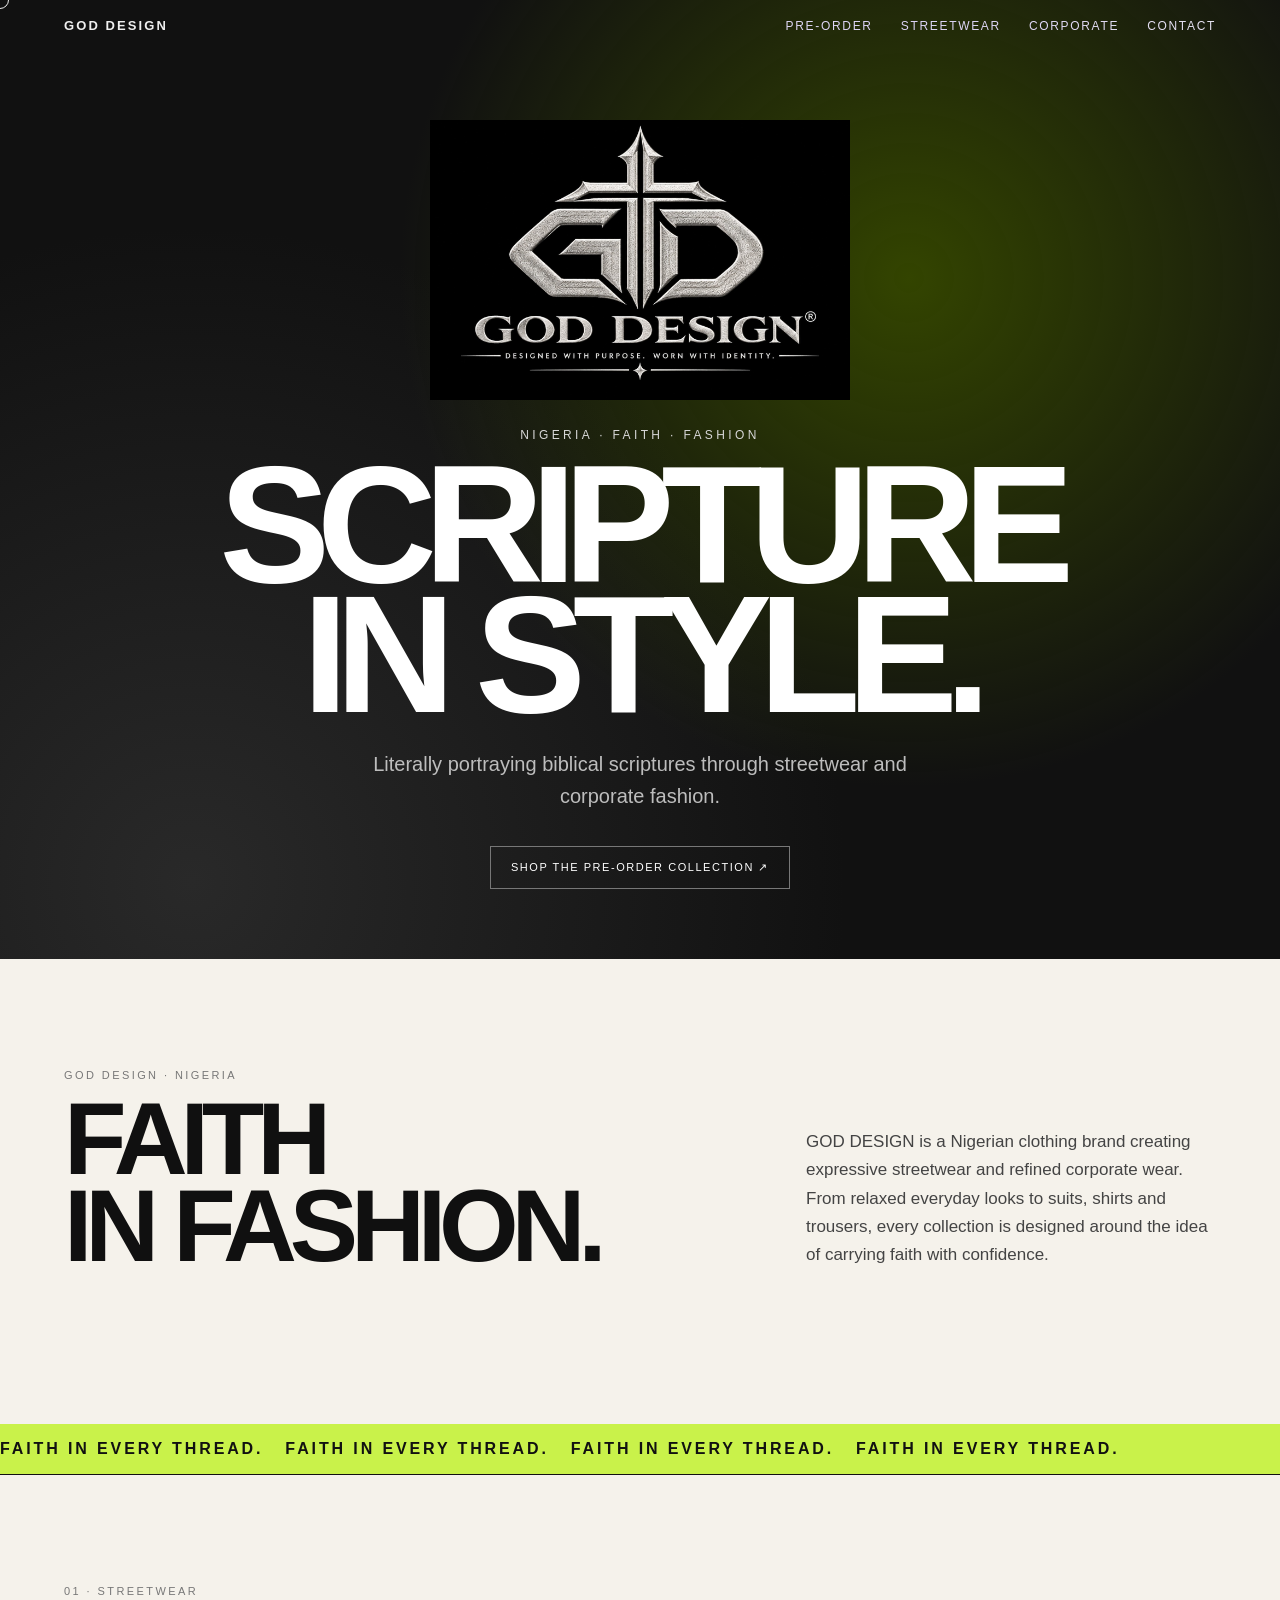
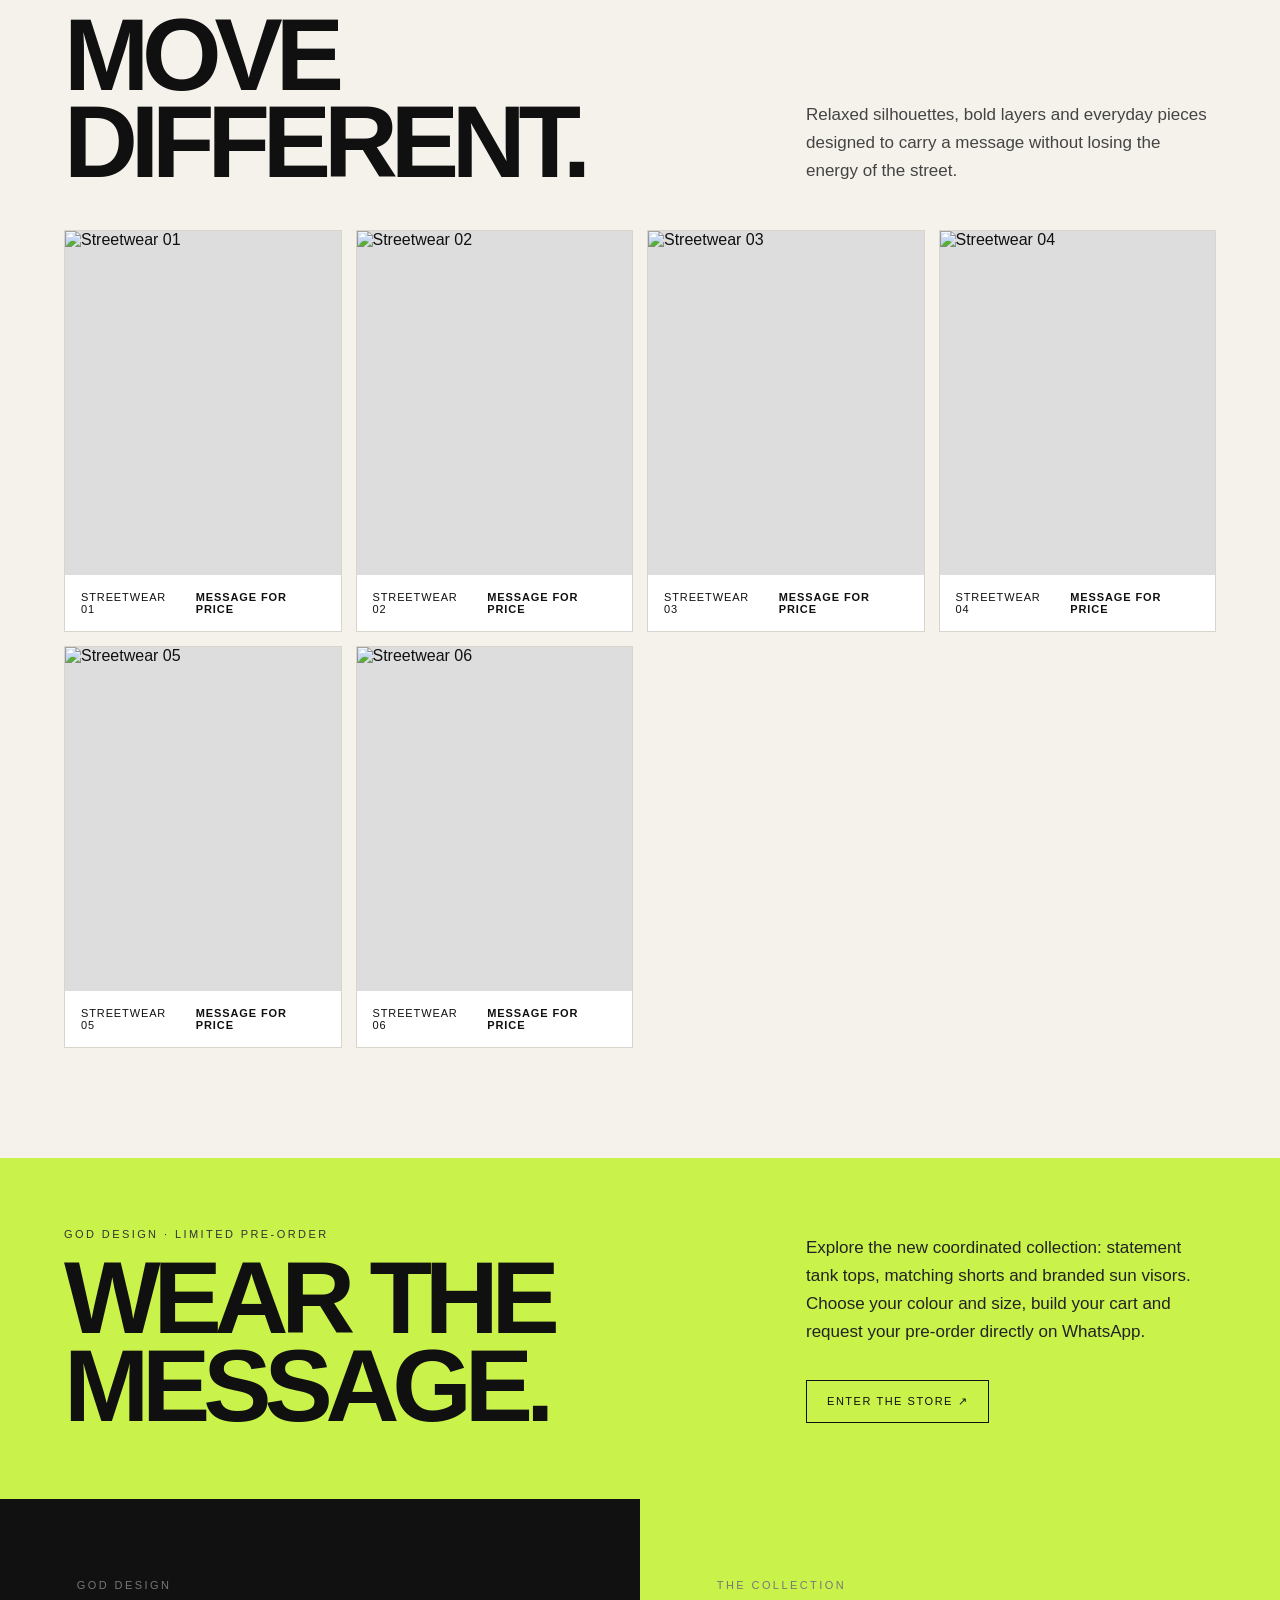
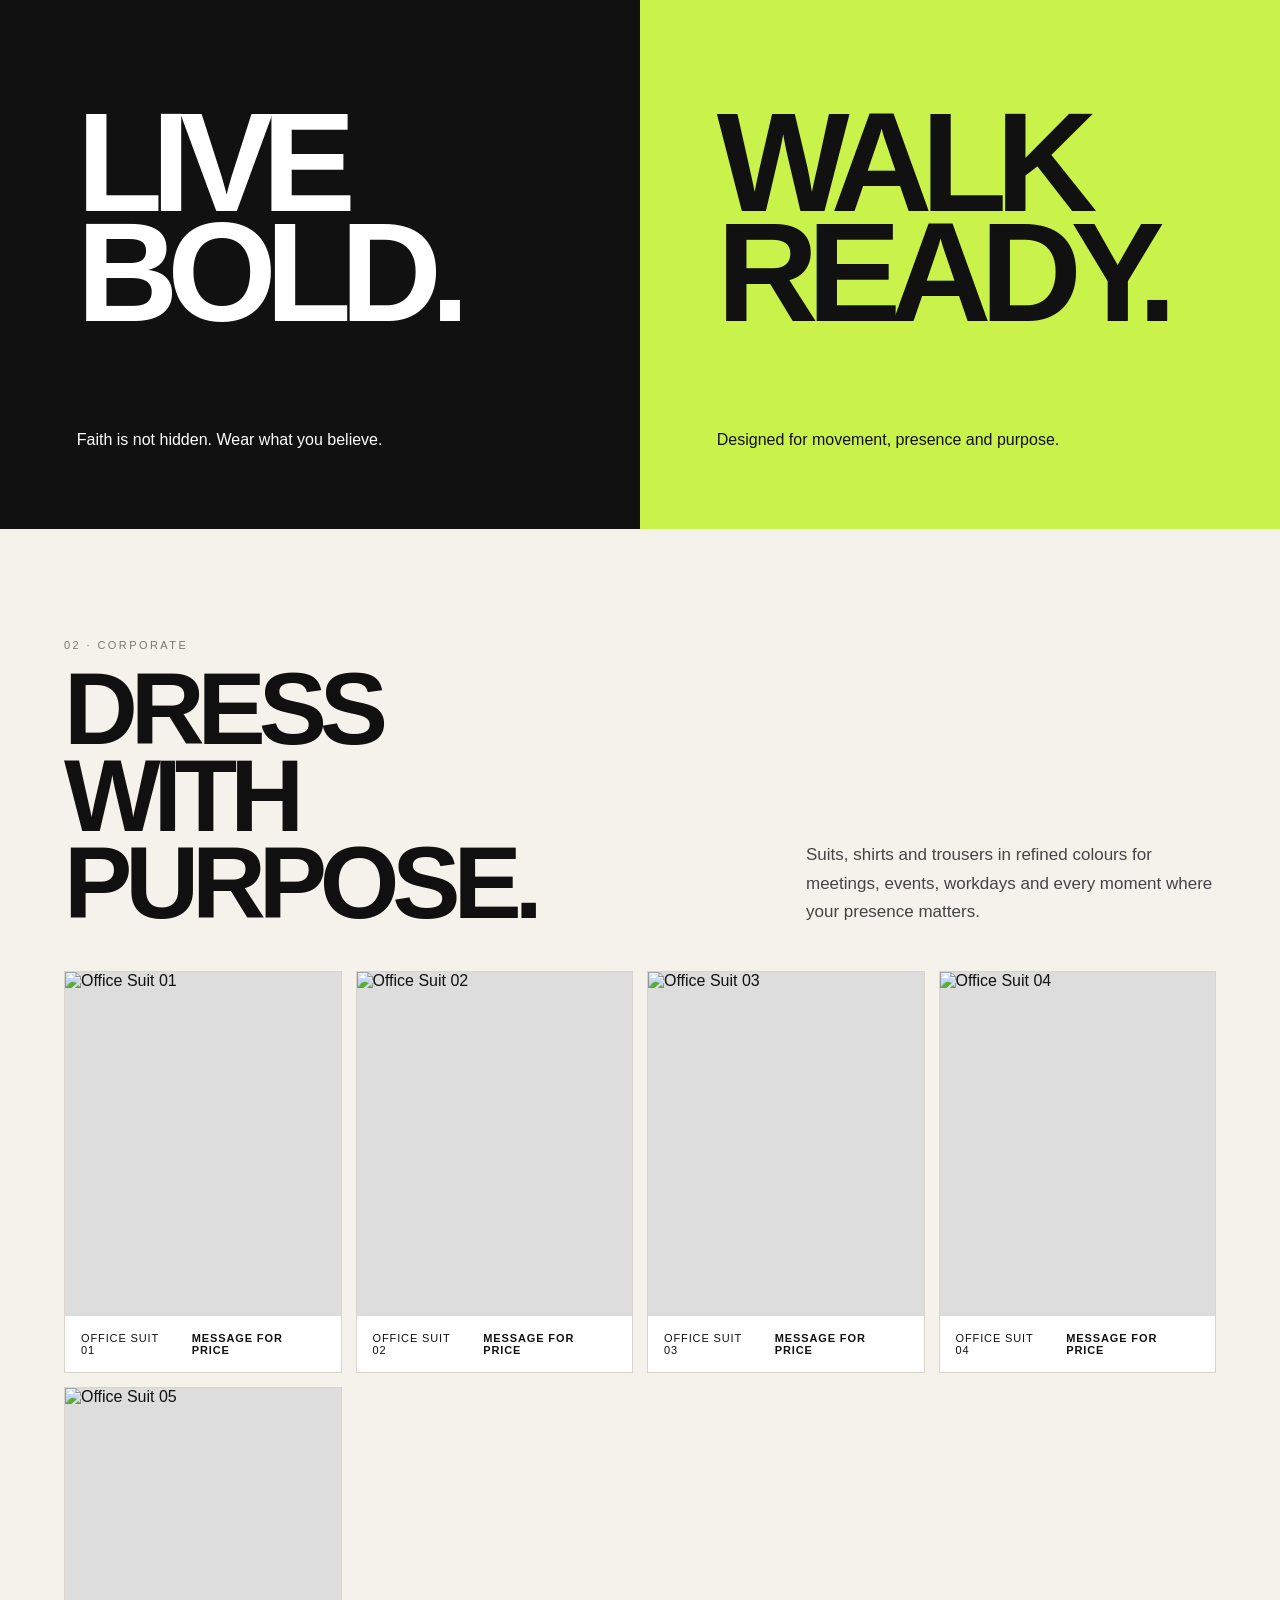
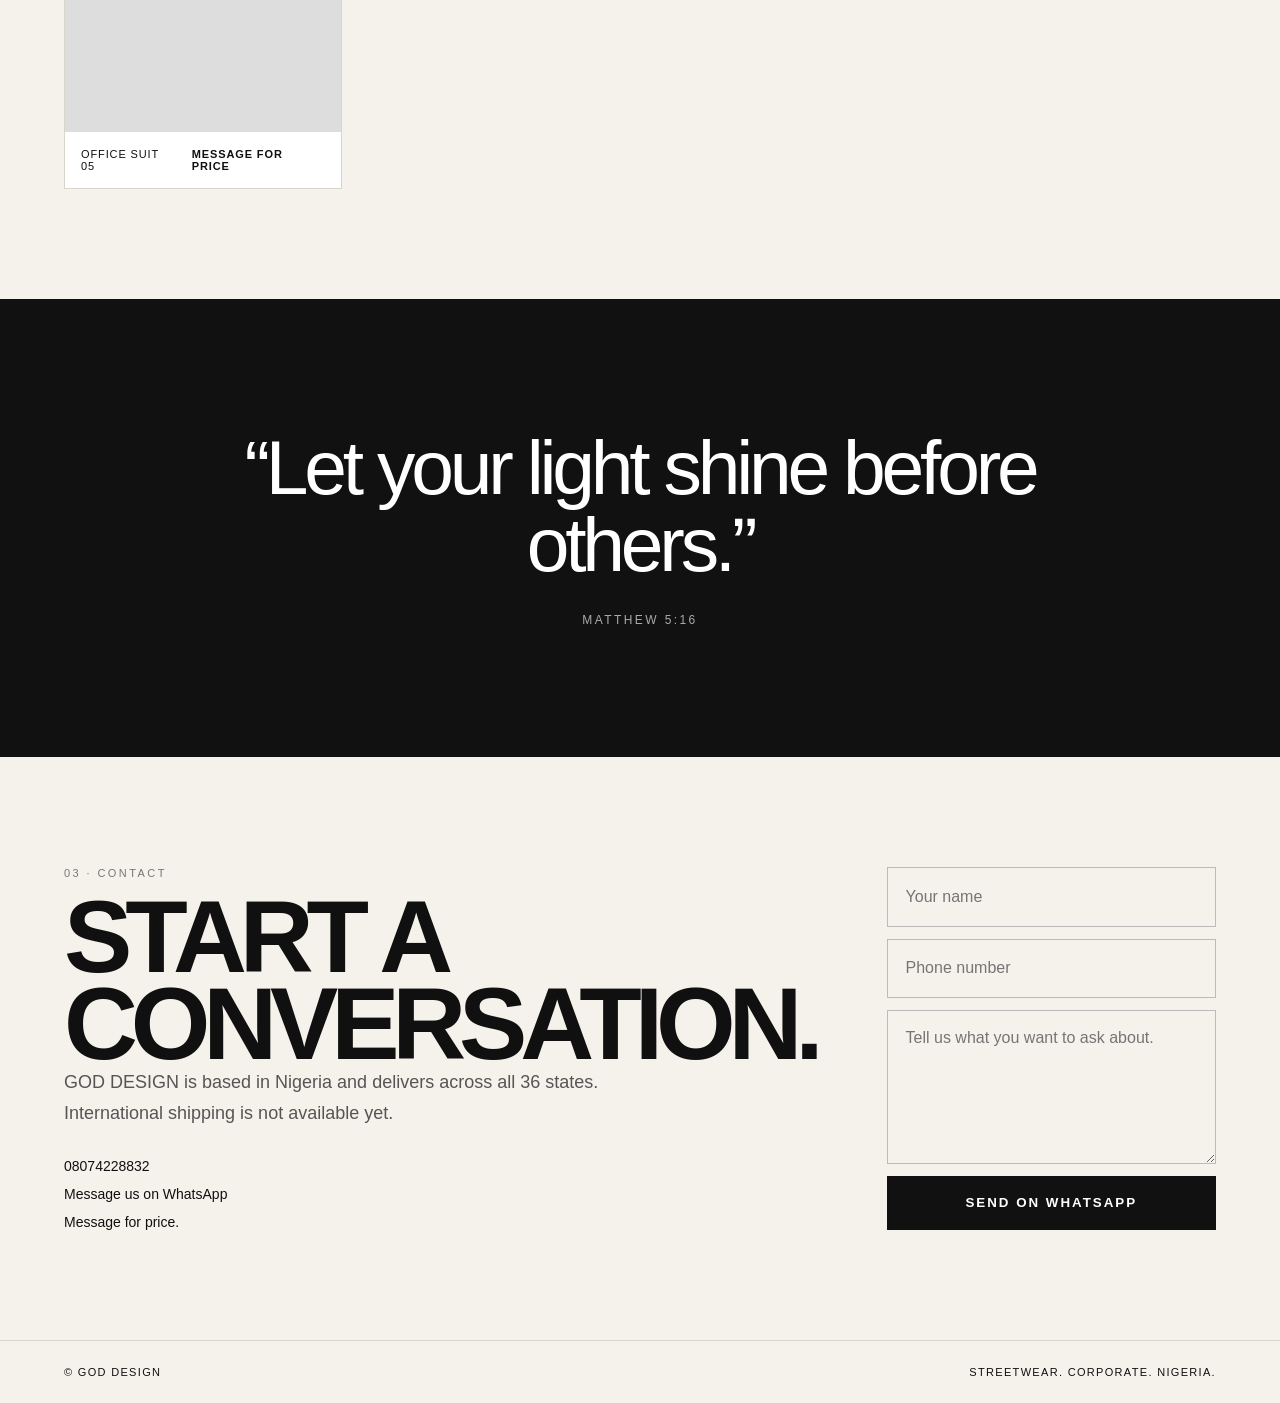
==== commit a65cb5fe: "Add files via upload" ====
--- a/index.html
+++ b/index.html
@@ -21,7 +21,7 @@
 .hero:before{content:"";position:absolute;inset:-20%;background:radial-gradient(circle at 65% 35%,#334400 0,transparent 35%),radial-gradient(circle at 25% 80%,#292929 0,transparent 38%);animation:drift 12s ease-in-out infinite alternate}
 @keyframes drift{to{transform:scale(1.08) translate3d(2%, -2%,0)}}
 .hero-inner{position:relative;z-index:1;width:min(1200px,100%);text-align:center}
-.logo{width:min(180px,42vw);height:auto;filter:invert(1);margin-bottom:30px;mix-blend-mode:screen}
+.logo{width:min(420px,82vw);height:auto;filter:none;margin-bottom:24px;mix-blend-mode:screen}
 .kicker{font-size:12px;text-transform:uppercase;letter-spacing:.28em;color:#d7d7d7;margin-bottom:18px}
 h1{font-size:clamp(58px,13vw,190px);line-height:.78;letter-spacing:-.08em;text-transform:uppercase}
 .hero p{max-width:620px;margin:28px auto 0;color:#bdbdbd;font-size:clamp(15px,2vw,20px);line-height:1.6}
